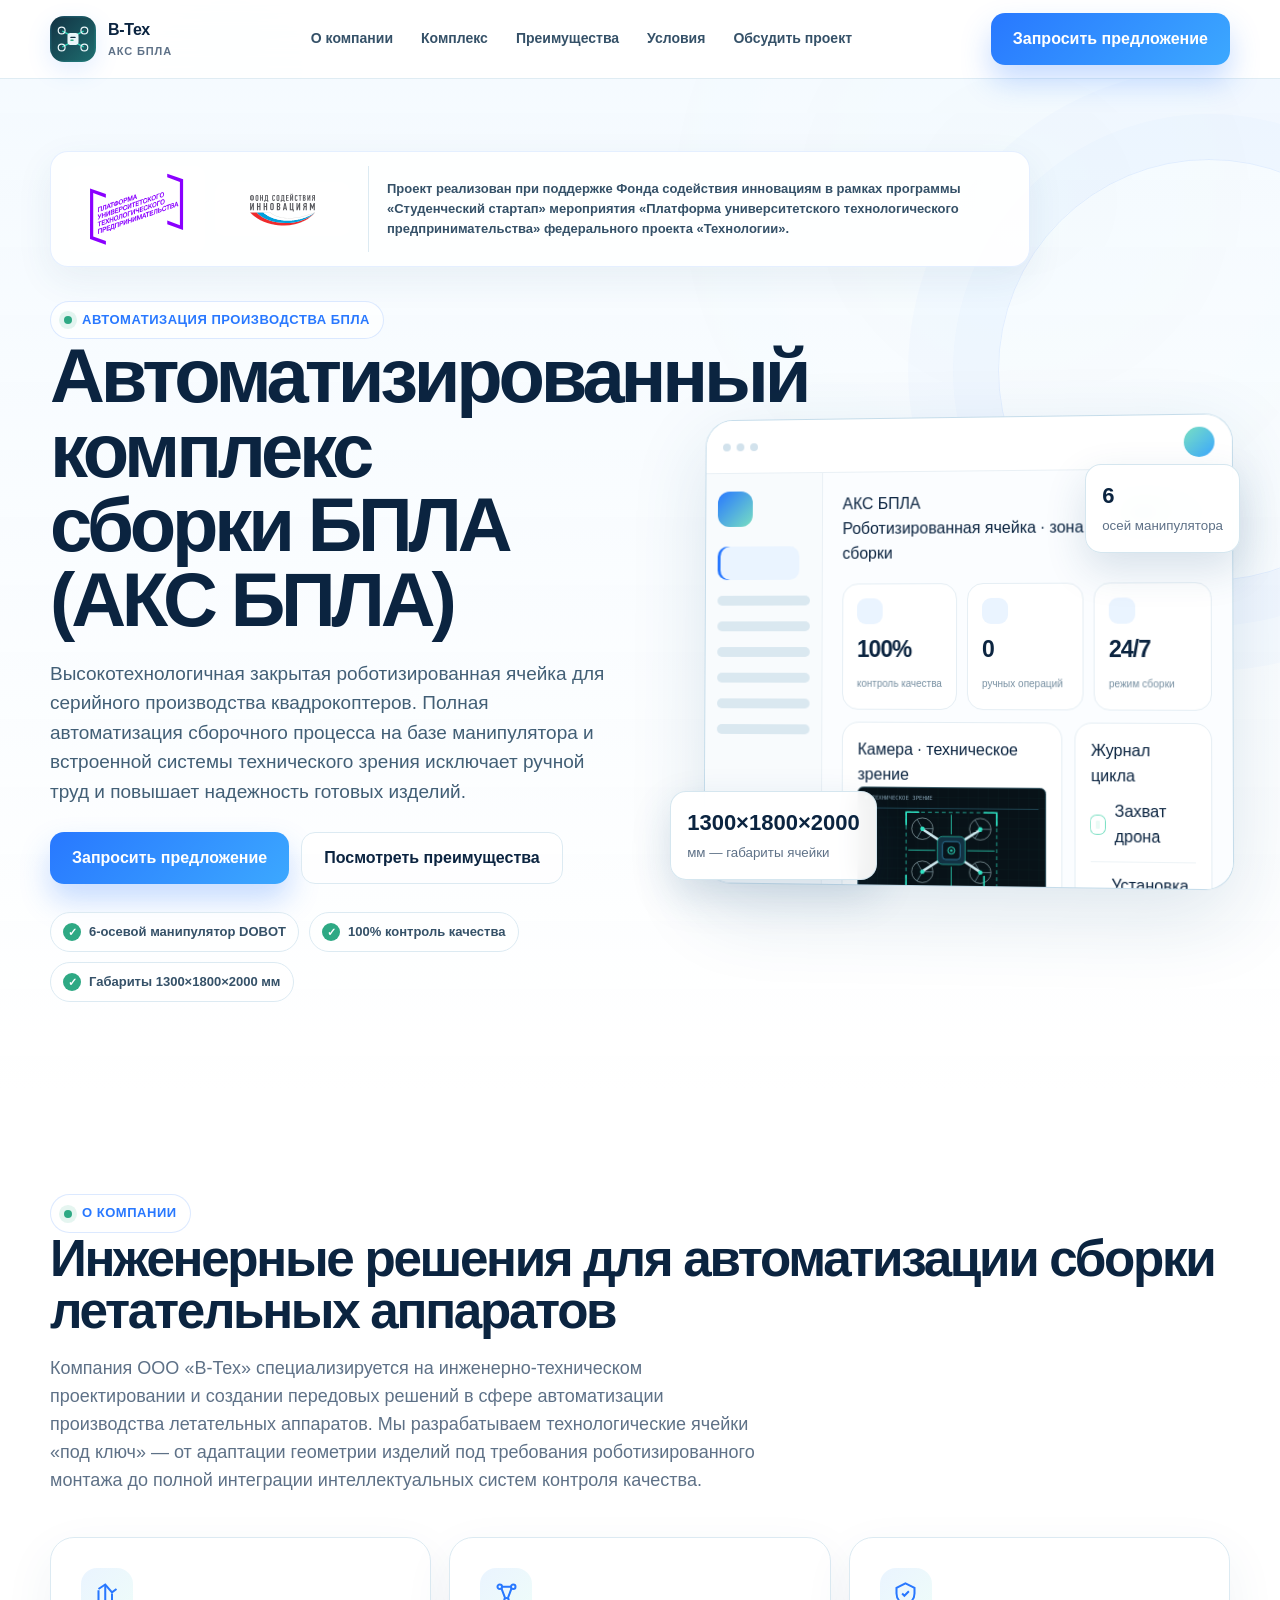
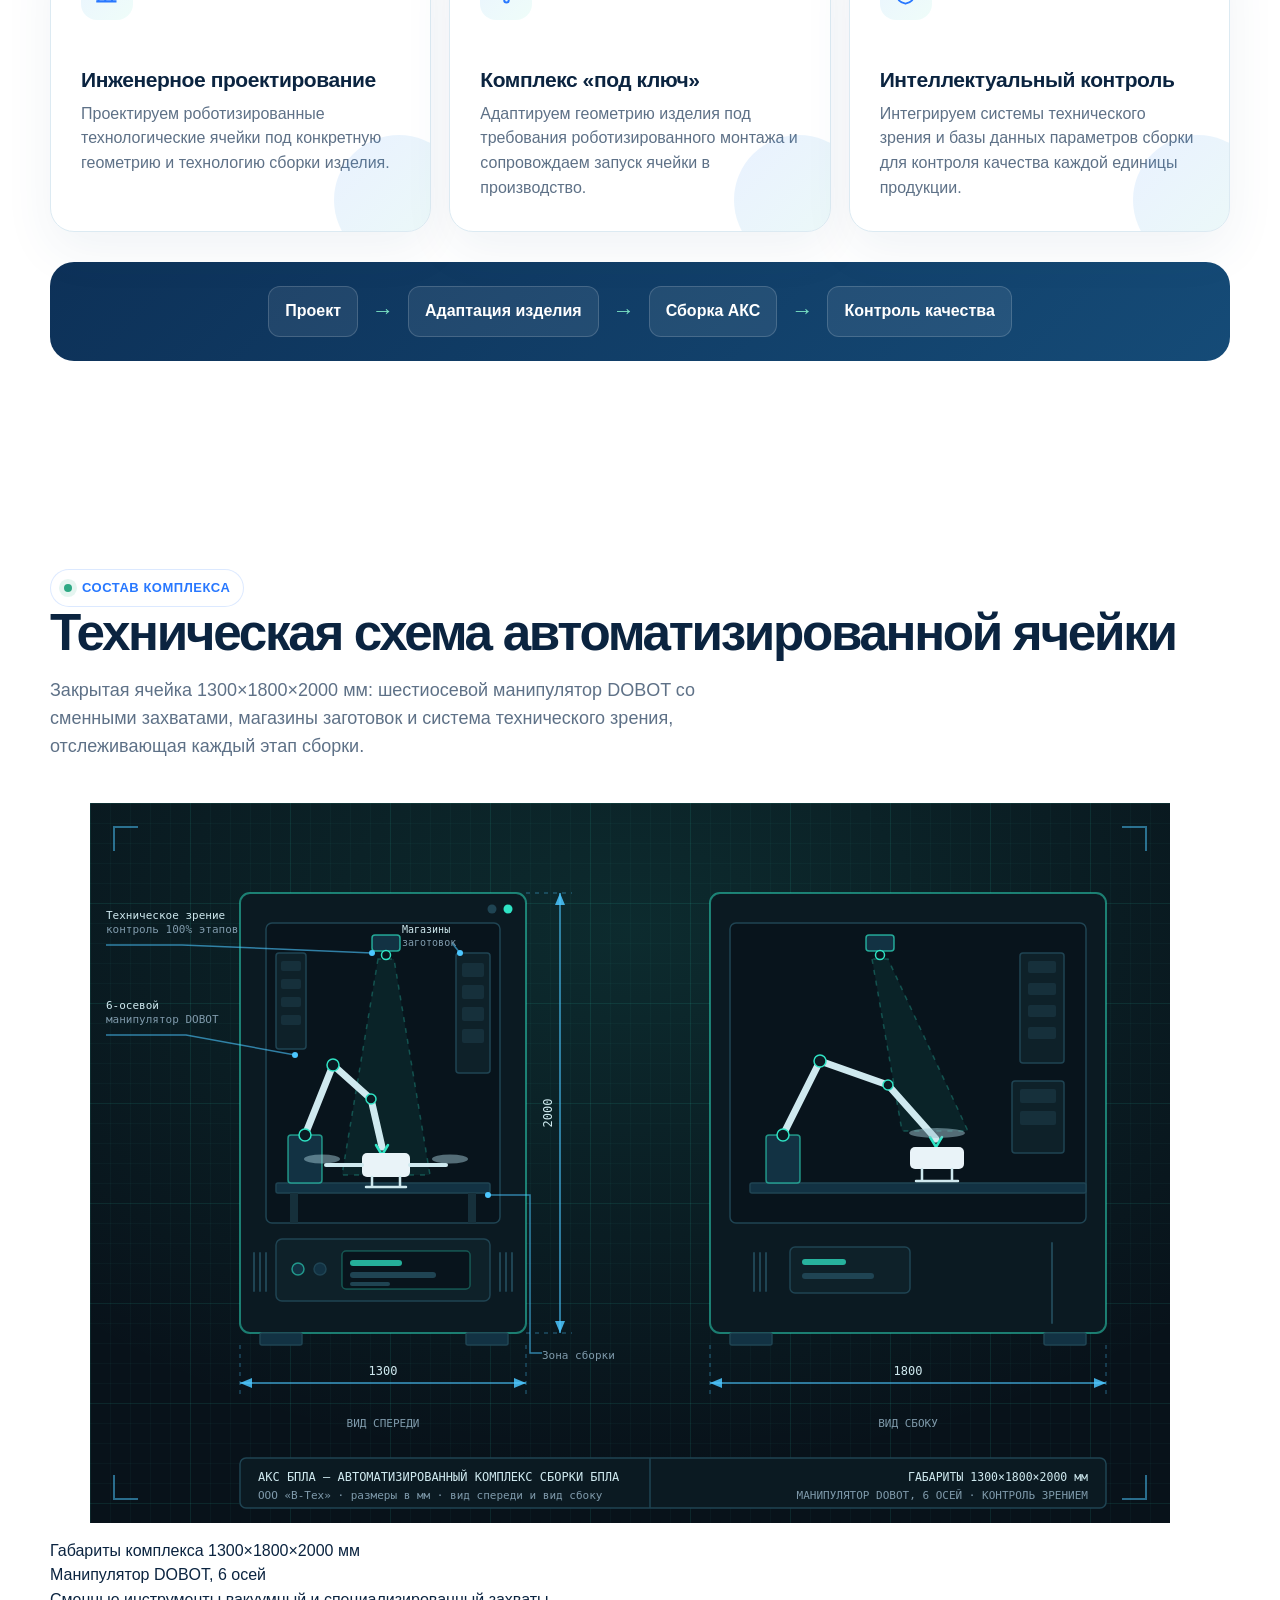
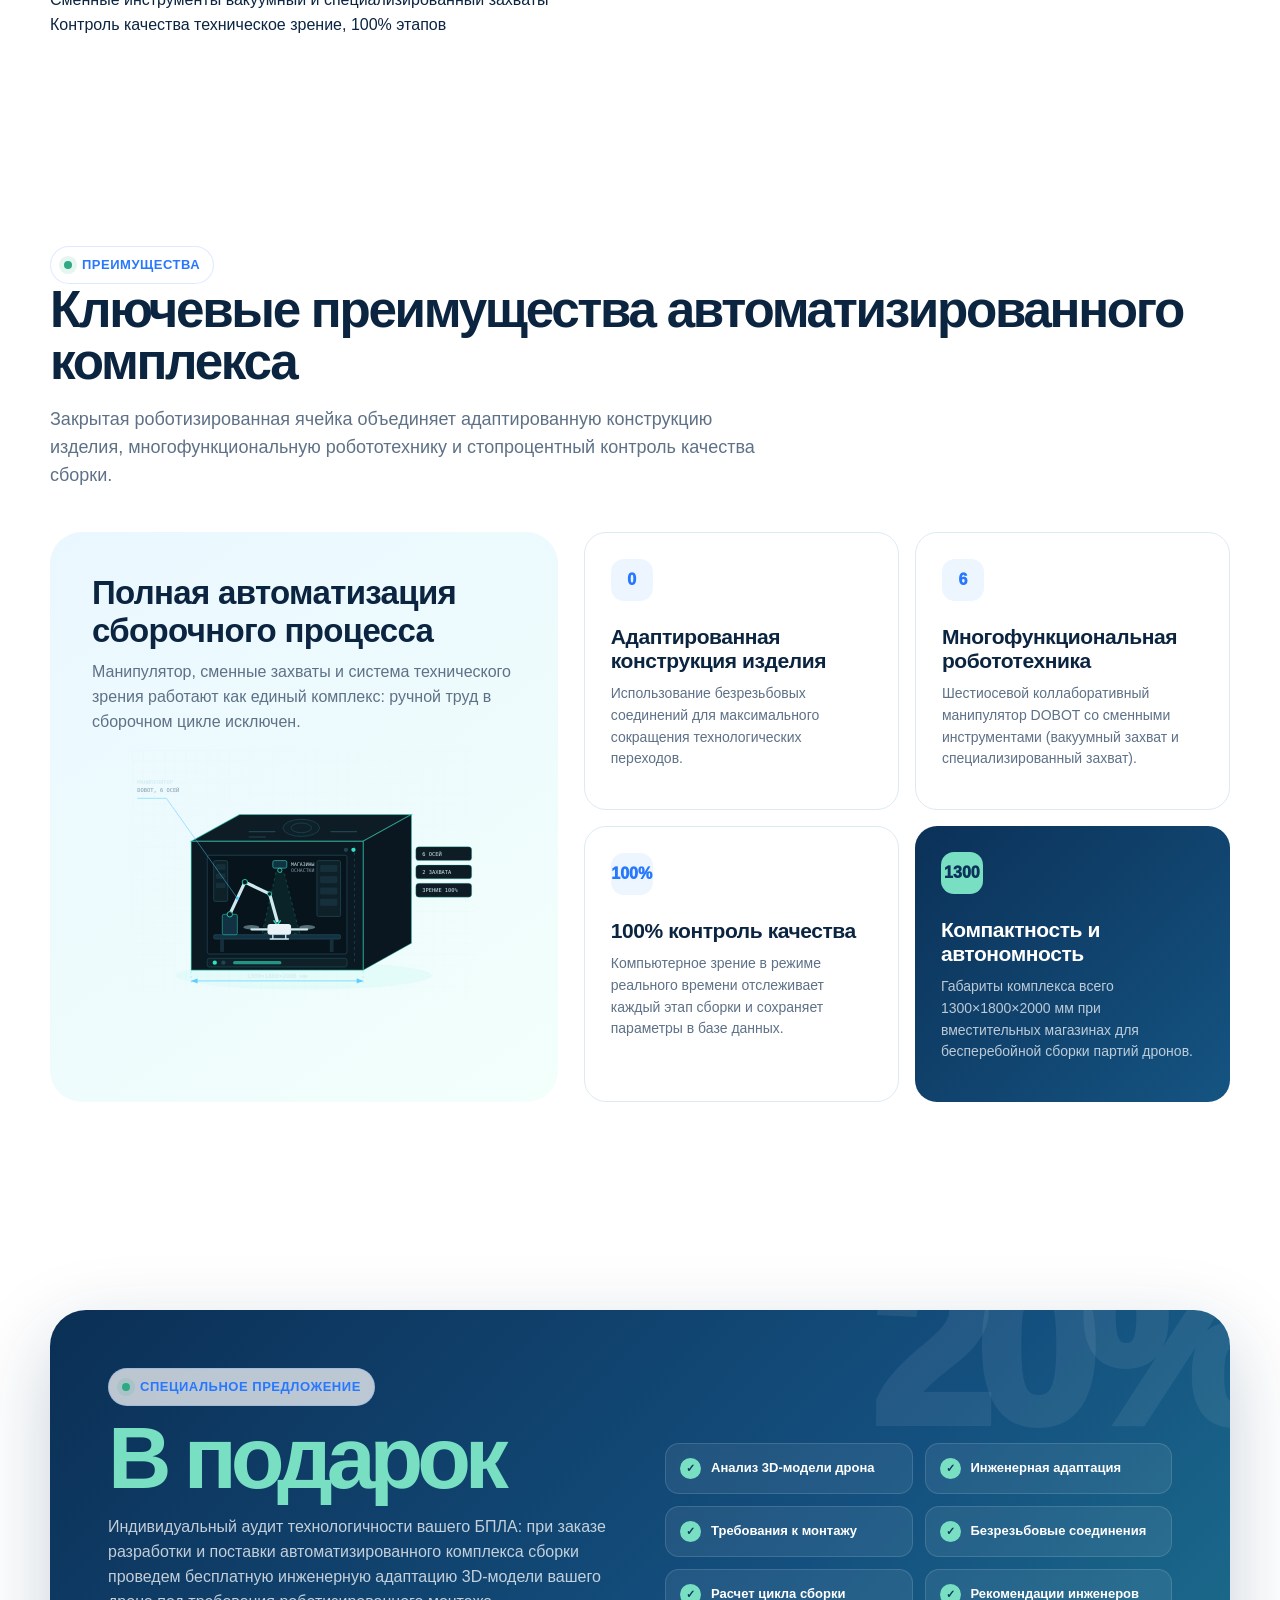
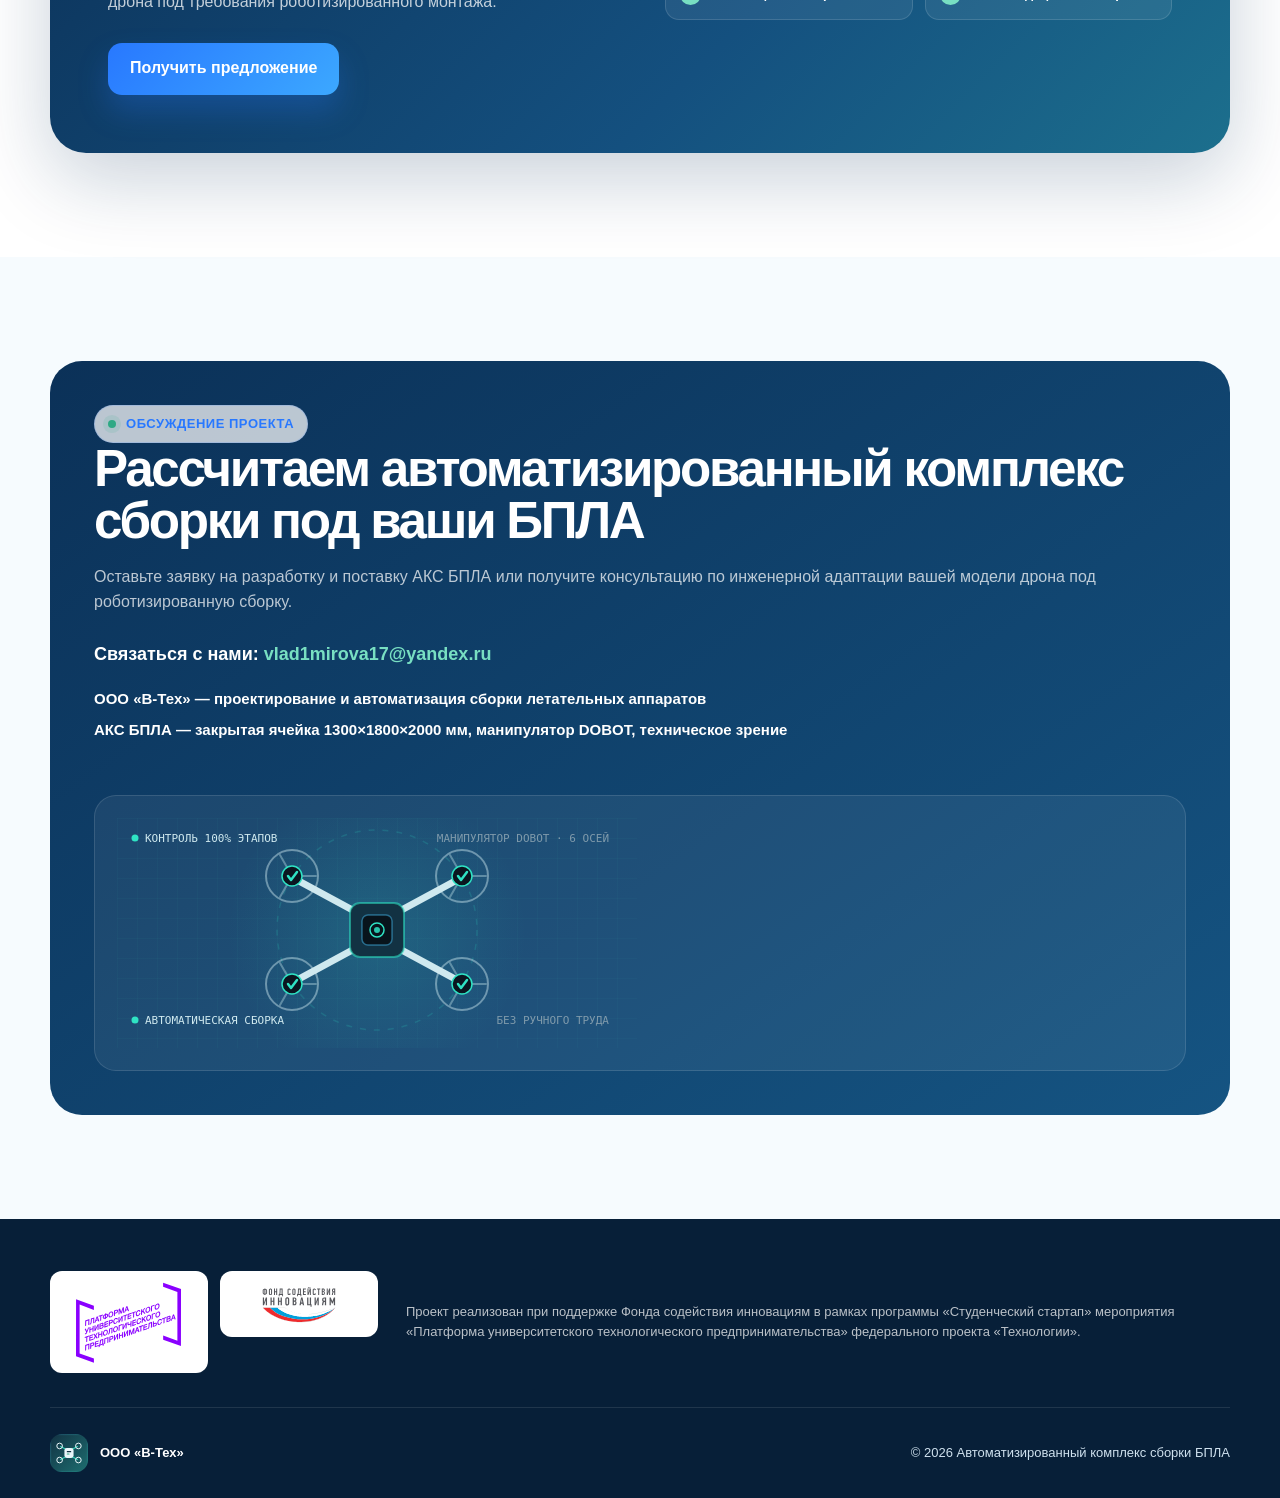
==== index.html @ 03a5eeee "Add files via upload" ====
<!DOCTYPE html>
<html lang="ru">
<head>
<meta charset="utf-8"/>
<meta name="viewport" content="width=device-width, initial-scale=1, viewport-fit=cover"/>
<title>Автоматизированный комплекс сборки БПЛА — В-Тех</title>
<meta name="description" content="АКС БПЛА — высокотехнологичная закрытая роботизированная ячейка для серийного производства квадрокоптеров. Разработка, поставка и инженерная адаптация изделий под роботизированную сборку."/>
<meta name="theme-color" content="#f4faff"/>
<meta name="format-detection" content="telephone=no"/>
<link rel="icon" href="assets/logo.svg" type="image/svg+xml"/>
<link rel="preload" as="image" href="assets/putp.svg"/>
<link rel="preload" as="image" href="assets/fasie.svg"/>
<link rel="stylesheet" href="styles.css"/>
<link rel="stylesheet" href="theme.css"/>
</head>
<body>
<header class="site-header">
  <div class="container nav-wrap">
    <a class="brand" href="#top" aria-label="В-Тех">
      <img src="assets/logo.svg" alt="Логотип ООО «В-Тех»"/>
      <span>В-Тех<small>АКС БПЛА</small></span>
    </a>
    <nav class="nav-links" id="navLinks">
      <a href="#about">О компании</a>
      <a href="#scheme">Комплекс</a>
      <a href="#benefits">Преимущества</a>
      <a href="#offer">Условия</a>
      <a href="#demo">Обсудить проект</a>
    </nav>
    <a class="btn btn-primary nav-cta" href="#demo" data-toast="Напишите нам на vlad1mirova17@yandex.ru — отправим опросный лист на разработку комплекса.">Запросить предложение</a>
    <button class="menu-toggle" id="menuToggle" type="button" aria-label="Открыть меню" aria-controls="navLinks" aria-expanded="false">☰</button>
  </div>
</header>

<main id="top">
  <section class="hero">
    <div class="container">
      <div class="support-strip" aria-label="Информация о поддержке проекта">
        <div class="support-logos">
          <div class="support-logo-card support-logo-card--putp">
            <img src="assets/putp.svg" alt="Платформа университетского технологического предпринимательства"/>
          </div>
          <div class="support-logo-card">
            <img src="assets/fasie.svg" alt="Фонд содействия инновациям"/>
          </div>
        </div>
        <p class="support-text">Проект реализован при поддержке Фонда содействия инновациям в рамках программы «Студенческий стартап» мероприятия «Платформа университетского технологического предпринимательства» федерального проекта «Технологии».</p>
      </div>

      <div class="hero-grid">
        <div class="hero-copy">
          <span class="eyebrow">Автоматизация производства БПЛА</span>
          <h1>Автоматизированный комплекс сборки БПЛА (АКС БПЛА)</h1>
          <p class="lead">Высокотехнологичная закрытая роботизированная ячейка для серийного производства квадрокоптеров. Полная автоматизация сборочного процесса на базе манипулятора и встроенной системы технического зрения исключает ручной труд и повышает надежность готовых изделий.</p>
          <div class="hero-actions">
            <a class="btn btn-primary" href="#demo" data-toast="Напишите нам на vlad1mirova17@yandex.ru — отправим опросный лист на разработку комплекса.">Запросить предложение</a>
            <a class="btn btn-secondary" href="#benefits">Посмотреть преимущества</a>
          </div>
          <div class="hero-points">
            <span>6-осевой манипулятор DOBOT</span>
            <span>100% контроль качества</span>
            <span>Габариты 1300×1800×2000 мм</span>
          </div>
        </div>

        <div class="app-scene" aria-label="Макет панели контроля роботизированной ячейки">
          <div class="floating-card fc-one">
            <b>1300×1800×2000</b>
            <small>мм — габариты ячейки</small>
          </div>
          <div class="floating-card fc-two">
            <b>6</b>
            <small>осей манипулятора</small>
          </div>
          <div class="app-window">
            <div class="app-topbar">
              <div class="window-dots"><i></i><i></i><i></i></div>
              <div class="app-user"></div>
            </div>
            <div class="app-body">
              <aside class="app-side">
                <div class="side-logo"></div>
                <div class="side-item active"></div>
                <div class="side-item"></div>
                <div class="side-item"></div>
                <div class="side-item"></div>
                <div class="side-item"></div>
                <div class="side-item"></div>
                <div class="side-item"></div>
              </aside>
              <div class="app-main">
                <div class="app-heading">
                  <div>
                    <div class="panel-title">АКС БПЛА</div>
                    <div class="panel-subtitle">Роботизированная ячейка · зона сборки</div>
                  </div>
                  <div class="status-pill">Комплекс активен</div>
                </div>
                <div class="metric-grid">
                  <div class="metric">
                    <div class="metric-icon"></div>
                    <b>100%</b>
                    <small>контроль качества</small>
                  </div>
                  <div class="metric">
                    <div class="metric-icon"></div>
                    <b>0</b>
                    <small>ручных операций</small>
                  </div>
                  <div class="metric">
                    <div class="metric-icon"></div>
                    <b>24/7</b>
                    <small>режим сборки</small>
                  </div>
                </div>
                <div class="app-lower">
                  <div class="chart-card">
                    <div class="panel-caption">Камера · техническое зрение</div>
                    <img class="cell-view" src="assets/vision-view.svg" alt="Кадр системы технического зрения: квадрокоптер в зоне сборки, положение узлов отслеживается"/>
                  </div>
                  <div class="tasks-card">
                    <div class="panel-caption">Журнал цикла</div>
                    <div class="task-row"><div class="task-check"></div><div class="task-text">Захват дрона</div></div>
                    <div class="task-row"><div class="task-check"></div><div class="task-text">Установка модуля</div></div>
                    <div class="task-row"><div class="task-check"></div><div class="task-text">Контроль зрением</div></div>
                  </div>
                </div>
              </div>
            </div>
          </div>
        </div>
      </div>
    </div>
  </section>

  <section id="about">
    <div class="container">
      <span class="eyebrow">О компании</span>
      <h2>Инженерные решения для автоматизации сборки летательных аппаратов</h2>
      <p class="section-intro">Компания ООО «В-Тех» специализируется на инженерно-техническом проектировании и создании передовых решений в сфере автоматизации производства летательных аппаратов. Мы разрабатываем технологические ячейки «под ключ» — от адаптации геометрии изделий под требования роботизированного монтажа до полной интеграции интеллектуальных систем контроля качества.</p>
      <div class="about-grid">
        <article class="info-card">
          <div class="icon-box">
            <svg viewBox="0 0 24 24" fill="none" stroke="currentColor" stroke-width="1.8">
              <path d="M4 19V9m6 10V5m6 14v-7m4 7H2"></path>
              <path d="M4 8l6-4 6 7 4-3"></path>
            </svg>
          </div>
          <h3>Инженерное проектирование</h3>
          <p>Проектируем роботизированные технологические ячейки под конкретную геометрию и технологию сборки изделия.</p>
        </article>
        <article class="info-card">
          <div class="icon-box">
            <svg viewBox="0 0 24 24" fill="none" stroke="currentColor" stroke-width="1.8">
              <circle cx="6" cy="6" r="2"></circle>
              <circle cx="18" cy="6" r="2"></circle>
              <circle cx="12" cy="18" r="2"></circle>
              <path d="M8 6h8M7.5 7.5l3.2 8.3m5.8-8.3l-3.2 8.3"></path>
            </svg>
          </div>
          <h3>Комплекс «под ключ»</h3>
          <p>Адаптируем геометрию изделия под требования роботизированного монтажа и сопровождаем запуск ячейки в производство.</p>
        </article>
        <article class="info-card">
          <div class="icon-box">
            <svg viewBox="0 0 24 24" fill="none" stroke="currentColor" stroke-width="1.8">
              <path d="M12 3l8 4v5c0 5-3.4 8.2-8 9-4.6-.8-8-4-8-9V7l8-4z"></path>
              <path d="M9 12l2 2 4-4"></path>
            </svg>
          </div>
          <h3>Интеллектуальный контроль</h3>
          <p>Интегрируем системы технического зрения и базы данных параметров сборки для контроля качества каждой единицы продукции.</p>
        </article>
      </div>
      <div class="flow-strip">
        <div class="flow-row">
          <div class="flow-node">Проект</div>
          <div class="flow-arrow">→</div>
          <div class="flow-node">Адаптация изделия</div>
          <div class="flow-arrow">→</div>
          <div class="flow-node">Сборка АКС</div>
          <div class="flow-arrow">→</div>
          <div class="flow-node">Контроль качества</div>
        </div>
      </div>
    </div>
  </section>


  <section id="scheme">
    <div class="container">
      <span class="eyebrow">Состав комплекса</span>
      <h2>Техническая схема автоматизированной ячейки</h2>
      <p class="section-intro">Закрытая ячейка 1300×1800×2000 мм: шестиосевой манипулятор DOBOT со сменными захватами, магазины заготовок и система технического зрения, отслеживающая каждый этап сборки.</p>
      <figure class="scheme-figure">
        <img src="assets/cell-blueprint.svg" alt="Техническая схема АКС БПЛА: вид спереди и вид сбоку, габариты 1300×1800×2000 мм, манипулятор DOBOT, магазины заготовок, система технического зрения"/>
      </figure>
      <div class="scheme-specs">
        <div class="spec">
          <span class="spec-key">Габариты комплекса</span>
          <span class="spec-val">1300×1800×2000 мм</span>
        </div>
        <div class="spec">
          <span class="spec-key">Манипулятор</span>
          <span class="spec-val">DOBOT, 6 осей</span>
        </div>
        <div class="spec">
          <span class="spec-key">Сменные инструменты</span>
          <span class="spec-val">вакуумный и специализированный захваты</span>
        </div>
        <div class="spec">
          <span class="spec-key">Контроль качества</span>
          <span class="spec-val">техническое зрение, 100% этапов</span>
        </div>
      </div>
    </div>
  </section>

  <section id="benefits">
    <div class="container">
      <span class="eyebrow">Преимущества</span>
      <h2>Ключевые преимущества автоматизированного комплекса</h2>
      <p class="section-intro">Закрытая роботизированная ячейка объединяет адаптированную конструкцию изделия, многофункциональную робототехнику и стопроцентный контроль качества сборки.</p>
      <div class="benefits-layout">
        <div class="benefit-feature">
          <h3>Полная автоматизация сборочного процесса</h3>
          <p>Манипулятор, сменные захваты и система технического зрения работают как единый комплекс: ручной труд в сборочном цикле исключен.</p>
          <figure class="benefit-visual">
            <img src="assets/benefits-cell.svg" alt="Роботизированная ячейка АКС БПЛА в изометрии: манипулятор DOBOT, магазины оснастки, система технического зрения и квадрокоптер на столе сборки"/>
          </figure>
        </div>
        <div class="benefits-grid">
          <article class="benefit-card">
            <span class="benefit-mark">0</span>
            <h3>Адаптированная конструкция изделия</h3>
            <p>Использование безрезьбовых соединений для максимального сокращения технологических переходов.</p>
          </article>
          <article class="benefit-card">
            <span class="benefit-mark">6</span>
            <h3>Многофункциональная робототехника</h3>
            <p>Шестиосевой коллаборативный манипулятор DOBOT со сменными инструментами (вакуумный захват и специализированный захват).</p>
          </article>
          <article class="benefit-card">
            <span class="benefit-mark">100%</span>
            <h3>100% контроль качества</h3>
            <p>Компьютерное зрение в режиме реального времени отслеживает каждый этап сборки и сохраняет параметры в базе данных.</p>
          </article>
          <article class="benefit-card featured">
            <span class="benefit-mark">1300</span>
            <h3>Компактность и автономность</h3>
            <p>Габариты комплекса всего 1300×1800×2000 мм при вместительных магазинах для бесперебойной сборки партий дронов.</p>
          </article>
        </div>
      </div>
    </div>
  </section>

  <section id="offer">
    <div class="container">
      <div class="offer-wrap">
        <div class="offer-grid">
          <div>
            <span class="eyebrow">Специальное предложение</span>
            <div class="discount">
              <b>В подарок</b>
            </div>
            <p>Индивидуальный аудит технологичности вашего БПЛА: при заказе разработки и поставки автоматизированного комплекса сборки проведем бесплатную инженерную адаптацию 3D-модели вашего дрона под требования роботизированного монтажа.</p>
            <a class="btn btn-primary" href="#demo" style="margin-top:12px" data-toast="Напишите нам на vlad1mirova17@yandex.ru — отправим опросный лист для аудита технологичности.">Получить предложение</a>
          </div>
          <div class="offer-list">
            <div class="offer-item">Анализ 3D-модели дрона</div>
            <div class="offer-item">Инженерная адаптация</div>
            <div class="offer-item">Требования к монтажу</div>
            <div class="offer-item">Безрезьбовые соединения</div>
            <div class="offer-item">Расчет цикла сборки</div>
            <div class="offer-item">Рекомендации инженеров</div>
          </div>
        </div>
      </div>
    </div>
  </section>


  <section class="cta" id="demo">
    <div class="container">
      <div class="cta-grid">
        <div class="cta-copy">
          <span class="eyebrow">Обсуждение проекта</span>
          <h2>Рассчитаем автоматизированный комплекс сборки под ваши БПЛА</h2>
          <p>Оставьте заявку на разработку и поставку АКС БПЛА или получите консультацию по инженерной адаптации вашей модели дрона под роботизированную сборку.</p>
          <p class="cta-mail">Связаться с нами: <a href="mailto:vlad1mirova17@yandex.ru">vlad1mirova17@yandex.ru</a></p>
          <ul class="cta-contacts">
            <li>ООО «В-Тех» — проектирование и автоматизация сборки летательных аппаратов</li>
            <li>АКС БПЛА — закрытая ячейка 1300×1800×2000 мм, манипулятор DOBOT, техническое зрение</li>
          </ul>
          <div class="cta-visual">
            <img src="assets/drone-final.svg" alt="Собранный квадрокоптер: все узлы проверены системой технического зрения"/>
          </div>
        </div>
      </div>
    </div>
  </section>
</main>

<footer class="footer">
  <div class="container">
    <div class="funding-footer">
      <div class="funding-logos">
        <div class="funding-logo funding-logo--putp">
          <img src="assets/putp.svg" alt="Платформа университетского технологического предпринимательства"/>
        </div>
        <div class="funding-logo">
          <img src="assets/fasie.svg" alt="Фонд содействия инновациям"/>
        </div>
      </div>
      <p class="funding-text">Проект реализован при поддержке Фонда содействия инновациям в рамках программы «Студенческий стартап» мероприятия «Платформа университетского технологического предпринимательства» федерального проекта «Технологии».</p>
    </div>
    <div class="footer-bottom">
      <div class="footer-brand">
        <img src="assets/logo.svg" alt="В-Тех"/>
        ООО «В-Тех»
      </div>
      <div>© 2026 Автоматизированный комплекс сборки БПЛА</div>
    </div>
  </div>
</footer>

<div class="toast" id="toast" role="status" aria-live="polite"></div>
<script src="script.js"></script>
</body>
</html>
---- styles.css ----
:root{--ink:#0b2440;--muted:#5e7187;--line:#dceaf2;--paper:#fff;--soft:#f4faff;--sky:#e8f7ff;--blue:#2878ff;--blue-2:#3ca8ff;--mint:#78dfc2;--mint-dark:#2ea984;--navy:#0c335b;--shadow:0 26px 80px #1c537e24;--radius-xl:32px;--radius-lg:24px;--radius-md:18px}
*{box-sizing:border-box}html{scroll-behavior:smooth;-moz-text-size-adjust:100%;text-size-adjust:100%;--lightningcss-light:initial;--lightningcss-dark: ;color-scheme:light}body{color:var(--ink);background:var(--paper);margin:0;font-family:Inter,ui-sans-serif,-apple-system,BlinkMacSystemFont,Segoe UI,Arial,sans-serif;line-height:1.55;overflow-x:hidden}body:before{content:"";pointer-events:none;opacity:.45;z-index:-2;background-image:radial-gradient(circle at 18% 8%,#3ca8ff14,#0000 24%),radial-gradient(circle at 88% 22%,#78dfc21a,#0000 22%);position:fixed;inset:0}a{color:inherit;text-decoration:none}a,button{-webkit-tap-highlight-color:transparent}button{touch-action:manipulation}button,input,textarea{font:inherit}img{max-width:100%;display:block}.container{width:min(1180px,100% - 40px);margin:0 auto}.eyebrow{color:var(--blue);letter-spacing:.04em;text-transform:uppercase;background:#ffffffb8;border:1px solid #2878ff29;border-radius:999px;align-items:center;gap:10px;padding:8px 13px;font-size:13px;font-weight:800;display:inline-flex}.eyebrow:before{content:"";background:var(--mint-dark);border-radius:50%;width:8px;height:8px;box-shadow:0 0 0 5px #2ea9841f}h1,h2,h3,p{margin-top:0}h1{letter-spacing:-.055em;max-width:720px;margin-bottom:22px;font-size:clamp(42px,6vw,76px);line-height:.98}h2{letter-spacing:-.045em;margin-bottom:18px;font-size:clamp(34px,4vw,54px);line-height:1.02}h3{letter-spacing:-.02em;margin-bottom:10px;font-size:21px;line-height:1.15}.section-intro{max-width:730px;color:var(--muted);margin-bottom:42px;font-size:18px}.hero-grid>*,.offer-grid>*,.cta-grid>*,.benefits-layout>*,.modules-visual>*,.funding-footer>*{min-width:0}
.btn{cursor:pointer;border:0;border-radius:14px;justify-content:center;align-items:center;gap:10px;min-height:52px;padding:0 22px;font-weight:800;transition:transform .2s,box-shadow .2s,background .2s;display:inline-flex}.btn:hover{transform:translateY(-2px)}.btn-primary{color:#fff;background:linear-gradient(135deg, var(--blue), var(--blue-2));box-shadow:0 16px 30px #2878ff42}.btn-secondary{color:var(--ink);border:1px solid var(--line);background:#ffffffd6}
.site-header{z-index:50;-webkit-backdrop-filter:blur(18px);backdrop-filter:blur(18px);background:#ffffffd6;border-bottom:1px solid #dceaf2e6;position:sticky;top:0}.nav-wrap{justify-content:space-between;align-items:center;gap:22px;min-height:78px;display:flex}.brand{letter-spacing:-.02em;align-items:center;gap:12px;font-weight:900;display:inline-flex}.brand img{border-radius:14px;width:46px;height:46px;box-shadow:0 8px 24px #2878ff21}.brand span small{color:var(--muted);letter-spacing:.08em;text-transform:uppercase;font-size:11px;font-weight:700;display:block}.nav-links{color:#355168;align-items:center;gap:28px;font-size:14px;font-weight:750;display:flex}.nav-links a:hover{color:var(--blue)}.menu-toggle{border:1px solid var(--line);width:46px;height:46px;color:var(--ink);background:#fff;border-radius:14px;font-size:21px;display:none}
.hero{background:linear-gradient(#f4faffeb,#fffffffa),radial-gradient(circle at 80% 12%,#78dfc22e,#0000 30%);padding:72px 0 88px;position:relative;overflow:hidden}.hero:after{content:"";border:1px solid #2878ff1a;border-radius:50%;width:420px;height:420px;position:absolute;top:80px;right:-140px;box-shadow:0 0 0 45px #2878ff06,0 0 0 90px #2878ff05}.support-strip{z-index:2;background:#ffffffeb;border:1px solid #2878ff1f;border-radius:18px;grid-template-columns:300px minmax(0,1fr);align-items:center;gap:18px;width:min(100%,980px);margin-bottom:34px;padding:14px 18px;display:grid;position:relative;box-shadow:0 12px 36px #245b8414}.support-text{color:#355168;overflow-wrap:break-word;margin:0;font-size:13px;font-weight:750;line-height:1.55}.support-logos{border-right:1px solid var(--line);justify-content:center;align-items:center;gap:10px;padding-right:18px;display:flex}.support-logo-card{background:#fff;border-radius:10px;place-items:center;width:136px;min-width:0;height:54px;padding:7px 10px;display:grid;position:relative}.support-logo-card img{z-index:2;object-fit:contain;background:#fff;max-width:118px;max-height:40px;position:relative}.support-logo-fallback{z-index:1;color:var(--navy);text-align:center;overflow-wrap:break-word;background:#fff;place-items:center;padding:7px;font-size:10px;font-weight:900;line-height:1.1;display:grid;position:absolute;inset:0}.hero-grid{z-index:2;grid-template-columns:1.02fr .98fr;align-items:center;gap:62px;display:grid;position:relative}.hero-copy .lead{color:#425f76;max-width:680px;margin-bottom:26px;font-size:19px}.hero-actions{flex-wrap:wrap;gap:12px;margin-bottom:28px;display:flex}.hero-points{color:#355168;flex-wrap:wrap;gap:10px;font-size:13px;font-weight:800;display:flex}.hero-points span{border:1px solid var(--line);background:#ffffffb8;border-radius:999px;align-items:center;gap:8px;padding:9px 12px;display:inline-flex}.hero-points span:before{content:"✓";color:#fff;background:var(--mint-dark);border-radius:50%;place-items:center;width:18px;height:18px;font-size:11px;display:grid}.support-logo-card--putp{width:136px;height:86px}.support-logo-card--putp img{max-width:118px;max-height:72px}
.app-scene{min-height:520px;position:relative}.app-window{box-shadow:var(--shadow);background:#fff;border:1px solid #bfd9e8e6;border-radius:28px;position:absolute;inset:24px 0 26px 18px;overflow:hidden;transform:perspective(1200px)rotateY(-4deg)rotateX(1deg)}.app-topbar{background:#fff;border-bottom:1px solid #e9f0f5;justify-content:space-between;align-items:center;height:54px;padding:0 17px;display:flex}.window-dots{gap:6px;display:flex}.window-dots i{background:#d2e2ec;border-radius:50%;width:8px;height:8px}.app-user{background:linear-gradient(135deg, var(--mint), var(--blue-2));border-radius:50%;width:30px;height:30px}.app-body{grid-template-columns:120px 1fr;height:calc(100% - 54px);display:grid}.app-side{background:#f8fbfd;border-right:1px solid #e9f0f5;padding:18px 12px}.side-logo{background:linear-gradient(135deg, var(--blue), var(--mint));border-radius:12px;width:36px;height:36px;margin-bottom:20px}.side-item{background:#dae8f0;border-radius:999px;height:10px;margin:0 0 16px}.side-item.active{width:88%;height:34px;box-shadow:inset 3px 0 0 var(--blue);background:#eaf4ff;border-radius:10px}.app-main{background:#fbfdff;padding:20px}.app-heading{justify-content:space-between;align-items:flex-start;gap:14px;margin-bottom:18px;display:flex}.fake-title{background:#203d55;border-radius:999px;width:150px;height:15px}.fake-subtitle{background:#cbdbe5;border-radius:999px;width:210px;height:8px;margin-top:9px}.status-pill{color:var(--mint-dark);background:#eafaf5;border-radius:999px;padding:7px 11px;font-size:10px;font-weight:900}.metric-grid{grid-template-columns:repeat(3,1fr);gap:10px;margin-bottom:12px;display:grid}.metric{background:#fff;border:1px solid #e5eef4;border-radius:16px;min-height:88px;padding:14px}.metric b{letter-spacing:-.04em;margin:8px 0 2px;font-size:23px;display:block}.metric small{color:#7890a2;font-size:10px}.metric-icon{background:#eaf4ff;border-radius:9px;width:26px;height:26px}.app-lower{grid-template-columns:1.25fr .75fr;gap:12px;display:grid}.chart-card,.tasks-card{background:#fff;border:1px solid #e5eef4;border-radius:17px;min-height:190px;padding:15px}.chart-bars{border-bottom:1px solid #eaf0f4;align-items:flex-end;gap:8px;height:120px;margin-top:18px;padding:0 6px 10px;display:flex}.chart-bars i{background:linear-gradient(180deg, var(--blue-2), var(--blue));opacity:.9;border-radius:8px 8px 3px 3px;flex:1}.chart-bars i:first-child{height:38%}.chart-bars i:nth-child(2){height:58%}.chart-bars i:nth-child(3){height:44%}.chart-bars i:nth-child(4){height:76%}.chart-bars i:nth-child(5){height:61%}.chart-bars i:nth-child(6){height:88%}.task-row{border-bottom:1px solid #edf3f6;align-items:center;gap:9px;padding:11px 0;display:flex}.task-row:last-child{border-bottom:0}.task-check{width:18px;height:18px;box-shadow:inset 0 0 0 5px #fff, 0 0 0 1px var(--mint);background:#eafaf5;border-radius:6px}.task-lines{flex:1}.task-lines:before,.task-lines:after{content:"";background:#dbe8ef;border-radius:99px;height:7px;display:block}.task-lines:after{background:#edf3f6;width:68%;margin-top:6px}.floating-card{z-index:3;-webkit-backdrop-filter:blur(12px);backdrop-filter:blur(12px);background:#fffffff0;border:1px solid #d3e5eff2;border-radius:16px;padding:14px 16px;position:absolute;box-shadow:0 16px 40px #1c537e29}.floating-card b{font-size:22px;display:block}.floating-card small{color:var(--muted)}.fc-one{bottom:32px;left:-12px}.fc-two{top:72px;right:-10px}
section{padding:104px 0}.about-grid{grid-template-columns:repeat(3,1fr);gap:18px;display:grid}.info-card{border:1px solid var(--line);border-radius:var(--radius-lg);background:#fff;min-height:258px;padding:30px;position:relative;overflow:hidden;box-shadow:0 18px 50px #245b8412}.info-card:after{content:"";background:linear-gradient(135deg,#2878ff1a,#78dfc224);border-radius:50%;width:130px;height:130px;position:absolute;bottom:-34px;right:-34px}.icon-box{width:52px;height:52px;color:var(--blue);background:linear-gradient(135deg,#eaf4ff,#effdf9);border-radius:16px;place-items:center;margin-bottom:48px;display:grid}.icon-box svg{width:27px;height:27px}.info-card p{color:var(--muted);margin-bottom:0}.flow-strip{border-radius:var(--radius-lg);color:#fff;background:linear-gradient(135deg,#0d3158,#154b77);margin-top:30px;padding:24px}.flow-row{grid-template-columns:repeat(7,auto);justify-content:center;align-items:center;gap:14px;font-weight:850;display:grid}.flow-node{background:#ffffff14;border:1px solid #ffffff29;border-radius:12px;padding:12px 16px}.flow-arrow{color:var(--mint);font-size:22px}
.modules{background:#f7fbfe}.modules-grid{grid-template-columns:repeat(5,1fr);gap:14px;display:grid}.module-card{background:#fffffff5;border:1px solid #dceaf2;border-radius:21px;min-height:210px;padding:23px;transition:transform .2s,box-shadow .2s,border-color .2s}.module-card:hover{border-color:#2878ff59;transform:translateY(-5px);box-shadow:0 18px 50px #245b841a}.module-no{color:#fff;background:linear-gradient(135deg, var(--blue), var(--blue-2));border-radius:12px;place-items:center;width:38px;height:38px;margin-bottom:34px;font-size:13px;font-weight:900;display:inline-grid}.module-card p{color:var(--muted);margin-bottom:0;font-size:13px}.modules-visual{grid-template-columns:1fr 1fr;align-items:stretch;gap:22px;margin-top:28px;display:grid}.visual-panel{border-radius:var(--radius-xl);color:#fff;background:linear-gradient(145deg,#0b2f55,#16527f);min-height:330px;position:relative;overflow:hidden}.visual-copy{z-index:2;max-width:310px;padding:38px;position:relative}.visual-copy p{color:#ffffffb3}.orbit{border:1px solid #ffffff2e;border-radius:50%;width:350px;height:350px;position:absolute;bottom:-60px;right:-55px}.orbit:before,.orbit:after{content:"";border:1px solid #ffffff1f;border-radius:50%;position:absolute;inset:42px}.orbit:after{inset:98px}.orbit-dot{background:linear-gradient(135deg, var(--mint), #fff);border-radius:18px;width:52px;height:52px;position:absolute;box-shadow:0 12px 30px #0000002e}.orbit-dot.one{top:30px;left:100px}.orbit-dot.two{background:linear-gradient(135deg,#6cb5ff,#fff);top:140px;right:5px}.orbit-dot.three{bottom:20px;left:64px}.orbit-dot.four{background:linear-gradient(135deg,var(--blue),var(--blue-2));border-radius:24px;width:72px;height:72px;top:142px;left:135px}.doc-visual{border:1px solid var(--line);border-radius:var(--radius-xl);background:#fff;min-height:330px;padding:34px;position:relative;overflow:hidden}.doc-stack{width:210px;height:230px;position:absolute;bottom:24px;right:34px}.doc-sheet{background:#fff;border:1px solid #dce8ef;border-radius:18px;padding:20px;position:absolute;inset:0;box-shadow:0 18px 50px #245b841f}.doc-sheet:first-child{background:#eaf7ff;transform:rotate(-9deg)translate(-22px,8px)}.doc-sheet:nth-child(2){background:#effcf7;transform:rotate(6deg)translate(18px)}.doc-sheet:nth-child(3){transform:rotate(0)}.doc-line{background:#dae8f0;border-radius:99px;height:9px;margin-bottom:12px}.doc-line.short{width:58%}.doc-line.blue{background:var(--blue);width:38%}.doc-grid-mini{grid-template-columns:repeat(3,1fr);gap:7px;margin-top:20px;display:grid}.doc-grid-mini i{background:#edf5f9;border-radius:9px;height:48px}
.benefits-layout{grid-template-columns:.88fr 1.12fr;align-items:stretch;gap:26px;display:grid}.benefit-feature{border-radius:var(--radius-xl);background:linear-gradient(145deg,#eaf7ff,#f2fffb);min-height:570px;padding:42px;position:relative;overflow:hidden}.benefit-feature h3{max-width:380px;font-size:33px}.benefit-feature p{max-width:430px;color:var(--muted)}.quality-wheel{background:radial-gradient(circle,#fff 0 24%,#0000 25%);border:1px solid #2878ff2e;border-radius:50%;width:380px;height:380px;position:absolute;bottom:-55px;left:50%;transform:translate(-50%);box-shadow:inset 0 0 0 55px #2878ff09,inset 0 0 0 110px #78dfc20a}.quality-wheel:before{content:"СМК";color:var(--blue);place-items:center;font-size:40px;font-weight:950;display:grid;position:absolute;inset:0}.wheel-item{text-align:center;background:#fff;border:1px solid #dbeaf1;border-radius:20px;place-items:center;width:66px;height:66px;font-size:11px;font-weight:900;display:grid;position:absolute;box-shadow:0 14px 30px #245b841f}.wheel-item.a{top:6px;left:157px}.wheel-item.b{top:96px;right:12px}.wheel-item.c{bottom:48px;right:46px}.wheel-item.d{bottom:48px;left:46px}.wheel-item.e{top:96px;left:12px}.benefits-grid{grid-template-columns:repeat(2,1fr);gap:16px;display:grid}.benefit-card{border:1px solid var(--line);background:#fff;border-radius:22px;min-height:177px;padding:26px}.benefit-card.featured{color:#fff;background:linear-gradient(135deg,#0b3158,#155482);border:0}.benefit-card p{color:var(--muted);margin-bottom:0;font-size:14px}.benefit-card.featured p{color:#ffffffb8}.benefit-mark{width:42px;height:42px;color:var(--blue);background:#edf6ff;border-radius:13px;place-items:center;margin-bottom:24px;font-weight:950;display:grid}.featured .benefit-mark{color:var(--navy);background:var(--mint)}
.offer-wrap{color:#fff;background:linear-gradient(135deg,#0b2f55 0%,#14507f 62%,#1c6f8d 100%);border-radius:36px;padding:58px;position:relative;overflow:hidden;box-shadow:0 26px 80px #0b2f5538}.offer-wrap:after{content:"20%";color:#ffffff12;letter-spacing:-.08em;font-size:220px;font-weight:950;line-height:1;position:absolute;top:-70px;right:-26px}.offer-grid{z-index:2;grid-template-columns:1fr 1fr;align-items:center;gap:50px;display:grid;position:relative}.discount{align-items:baseline;gap:12px;margin:12px 0 18px;display:inline-flex}.discount b{letter-spacing:-.07em;color:var(--mint);font-size:88px;line-height:.9}.discount span{max-width:150px;font-size:18px;font-weight:800}.offer-wrap p{color:#ffffffbf}.offer-list{grid-template-columns:1fr 1fr;gap:12px;display:grid}.offer-item{background:#ffffff12;border:1px solid #ffffff21;border-radius:14px;align-items:center;gap:10px;padding:14px;font-size:13px;font-weight:750;display:flex}.offer-item:before{content:"✓";width:21px;height:21px;color:var(--navy);background:var(--mint);border-radius:50%;flex:0 0 21px;place-items:center;font-size:11px;font-weight:950;display:grid}
.cta{background:#f6fbfe}.cta-grid{grid-template-columns:1fr;align-items:stretch;gap:28px;display:grid}.cta-copy{border-radius:var(--radius-xl);color:#fff;background:linear-gradient(145deg,#0b3158,#155482);padding:44px}.cta-copy p{color:#ffffffb8}.cta-contacts{color:#fff;gap:8px;margin:18px 0 0;padding:0;font-size:15px;font-weight:750;list-style:none;display:grid}.cta-contacts a:hover{color:var(--mint)}.cta-visual{background:#ffffff0f;border:1px solid #ffffff1f;border-radius:22px;margin-top:54px;padding:22px}.cta-visual svg{width:100%;height:auto}.cta-copy .cta-mail{color:#fff;margin:26px 0 0;font-size:18px;font-weight:800}.cta-copy .cta-mail a{color:var(--mint);word-break:break-all}.cta-copy .cta-mail a:hover{text-decoration:underline}
.footer{padding:52px 0 calc(26px + env(safe-area-inset-bottom));color:#cfe1ee;background:#071f38}.funding-footer{border-bottom:1px solid #ffffff1a;grid-template-columns:328px minmax(0,1fr);align-items:center;gap:28px;padding-bottom:34px;display:grid}.funding-logos{gap:12px;display:flex}.funding-logo{background:#fff;border-radius:12px;place-items:center;width:158px;height:66px;padding:9px;display:grid;position:relative}.funding-logo img{z-index:2;object-fit:contain;background:#fff;max-height:44px;position:relative}.funding-text{color:#ffffffb8;margin:0;font-size:13px}.footer-bottom{justify-content:space-between;align-items:center;gap:20px;padding-top:26px;font-size:13px;display:flex}.footer-brand{color:#fff;align-items:center;gap:12px;font-weight:900;display:flex}.footer-brand img{border-radius:12px;width:38px;height:38px}.funding-logo--putp{width:158px;height:102px}.funding-logo--putp img{max-height:84px}
.toast{z-index:100;color:#fff;opacity:0;pointer-events:none;background:#0c335b;border-radius:14px;max-width:360px;padding:16px 18px;transition:all .25s;position:fixed;bottom:22px;right:22px;transform:translateY(16px);box-shadow:0 18px 50px #071f3847}.toast.show{opacity:1;transform:translateY(0)}
@media (max-width:1050px){.nav-links{border:1px solid var(--line);box-shadow:var(--shadow);background:#fff;border-radius:18px;flex-direction:column;align-items:stretch;padding:18px;display:none;position:absolute;top:72px;left:20px;right:20px}.nav-links.open{display:flex}.menu-toggle{place-items:center;display:inline-grid}.nav-cta{display:none}.hero-grid,.offer-grid,.cta-grid,.benefits-layout{grid-template-columns:1fr}.hero-copy{text-align:center}.hero-copy h1,.hero-copy .lead{margin-left:auto;margin-right:auto}.hero-actions,.hero-points{justify-content:center}.support-strip{margin-left:auto;margin-right:auto}.app-scene{width:100%;max-width:720px;margin:10px auto 0}.modules-grid{grid-template-columns:repeat(3,1fr)}.about-grid{grid-template-columns:1fr}.info-card{min-height:220px}.icon-box{margin-bottom:28px}.funding-footer{grid-template-columns:1fr}}@media (max-width:760px){.container{width:min(1180px,100% - 24px)}section{padding:76px 0}.hero{padding:40px 0 68px}.hero h1{font-size:46px}.support-strip{grid-template-columns:1fr;gap:12px;width:100%;padding:14px}.support-logos{border-right:0;border-bottom:1px solid var(--line);flex-wrap:wrap;justify-content:flex-start;width:100%;padding-bottom:12px;padding-right:0}.support-logo-card{width:150px}.support-logo-card--putp{width:150px;height:86px}.support-text{font-size:12.5px}.app-scene{min-height:420px}.app-window{inset:12px 0 30px;transform:none}.app-body{grid-template-columns:84px 1fr}.app-side{padding:14px 8px}.metric-grid{grid-template-columns:1fr}.metric{align-items:center;gap:10px;min-height:56px;display:flex}.metric b{margin:0;font-size:18px}.app-lower{grid-template-columns:1fr}.tasks-card{display:none}.chart-card{min-height:150px}.chart-bars{height:90px}.fc-two{display:none}.fc-one{bottom:-2px;left:10px}.flow-row{text-align:center;grid-template-columns:1fr;justify-items:stretch}.flow-arrow{transform:rotate(90deg)}.modules-grid{grid-template-columns:1fr 1fr}.module-card{min-height:188px;padding:19px}.modules-visual{grid-template-columns:1fr}.visual-panel,.doc-visual{min-height:310px}.benefits-grid{grid-template-columns:1fr}.benefit-feature{min-height:510px;padding:30px}.quality-wheel{width:330px;height:330px}.wheel-item.a{left:132px}.offer-wrap{border-radius:28px;padding:34px 24px}.discount b{font-size:68px}.offer-list{grid-template-columns:1fr}.cta-copy{padding:28px}.funding-logos{flex-wrap:wrap}.footer-bottom{flex-direction:column;align-items:flex-start}}@media (max-width:470px){.brand span{font-size:14px}.hero h1{font-size:40px}.hero-copy .lead{font-size:17px}.hero-actions .btn{width:100%}.hero-points{flex-direction:column;align-items:stretch}.hero-points span{justify-content:center}.modules-grid{grid-template-columns:1fr}.module-card{min-height:auto}.module-no{margin-bottom:20px}.doc-stack{width:180px;right:16px}.visual-copy,.doc-visual{padding:28px}.funding-logo{width:100%;max-width:170px}.funding-logo--putp{max-width:170px;height:102px}.support-strip{border-radius:14px}.support-text{font-size:12px;line-height:1.5}}@media (max-width:360px){.container{width:calc(100% - 20px)}.nav-wrap{min-height:68px}.brand img{width:40px;height:40px}.brand span{font-size:13px}.brand span small{font-size:9px}.hero{padding-top:30px}.hero h1{font-size:36px}h2{font-size:31px}.support-logo-card{width:140px}.support-logo-card--putp{width:140px;height:80px}.app-scene{min-height:380px}.app-body{grid-template-columns:68px minmax(0,1fr)}.app-main{padding:13px}.floating-card{padding:11px 12px}.floating-card b{font-size:18px}.offer-wrap,.cta-copy{padding-left:20px;padding-right:20px}}@media (hover:none){.btn:hover,.module-card:hover{transform:none}}@media (prefers-reduced-motion:reduce){html{scroll-behavior:auto}*,:before,:after{transition-duration:.01ms!important;animation-duration:.01ms!important;animation-iteration-count:1!important}}@supports not ((-webkit-backdrop-filter:blur(1px)) or (backdrop-filter:blur(1px))){.site-header,.floating-card{background:#fffffffa}}
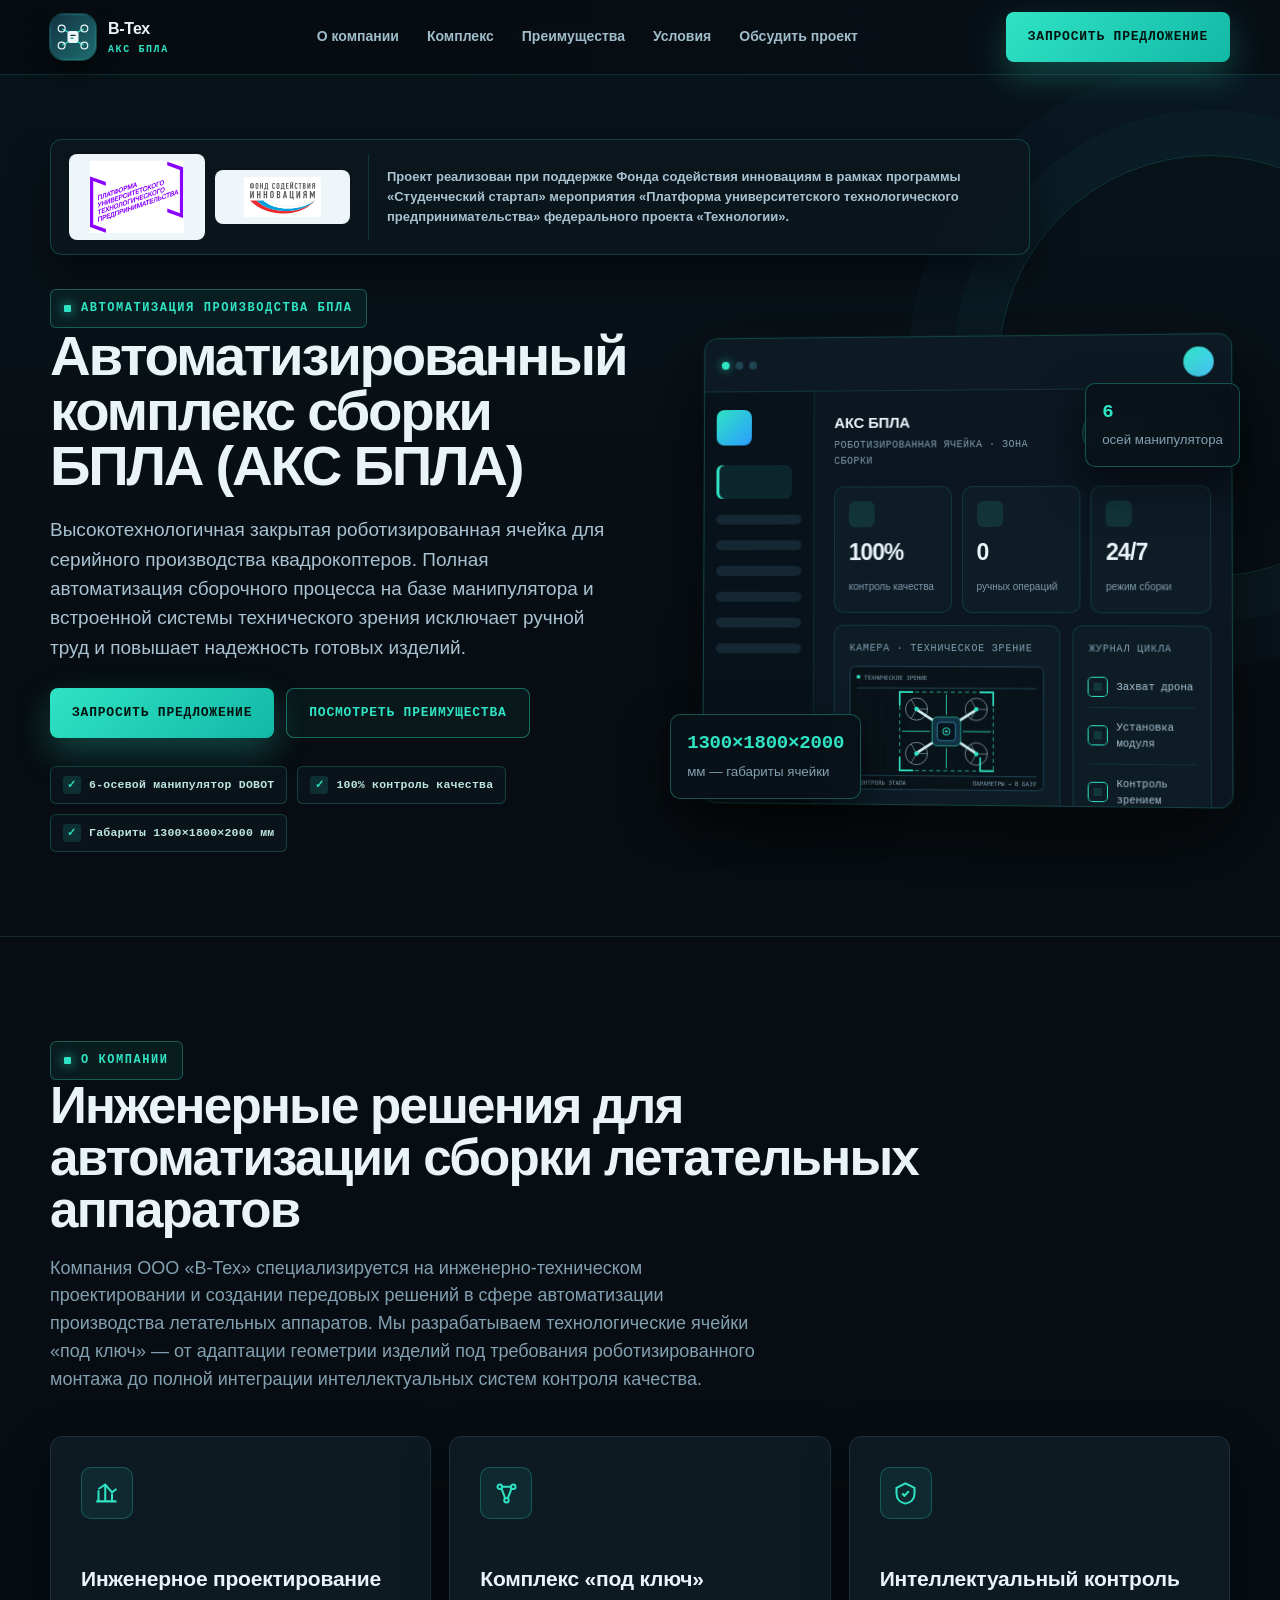
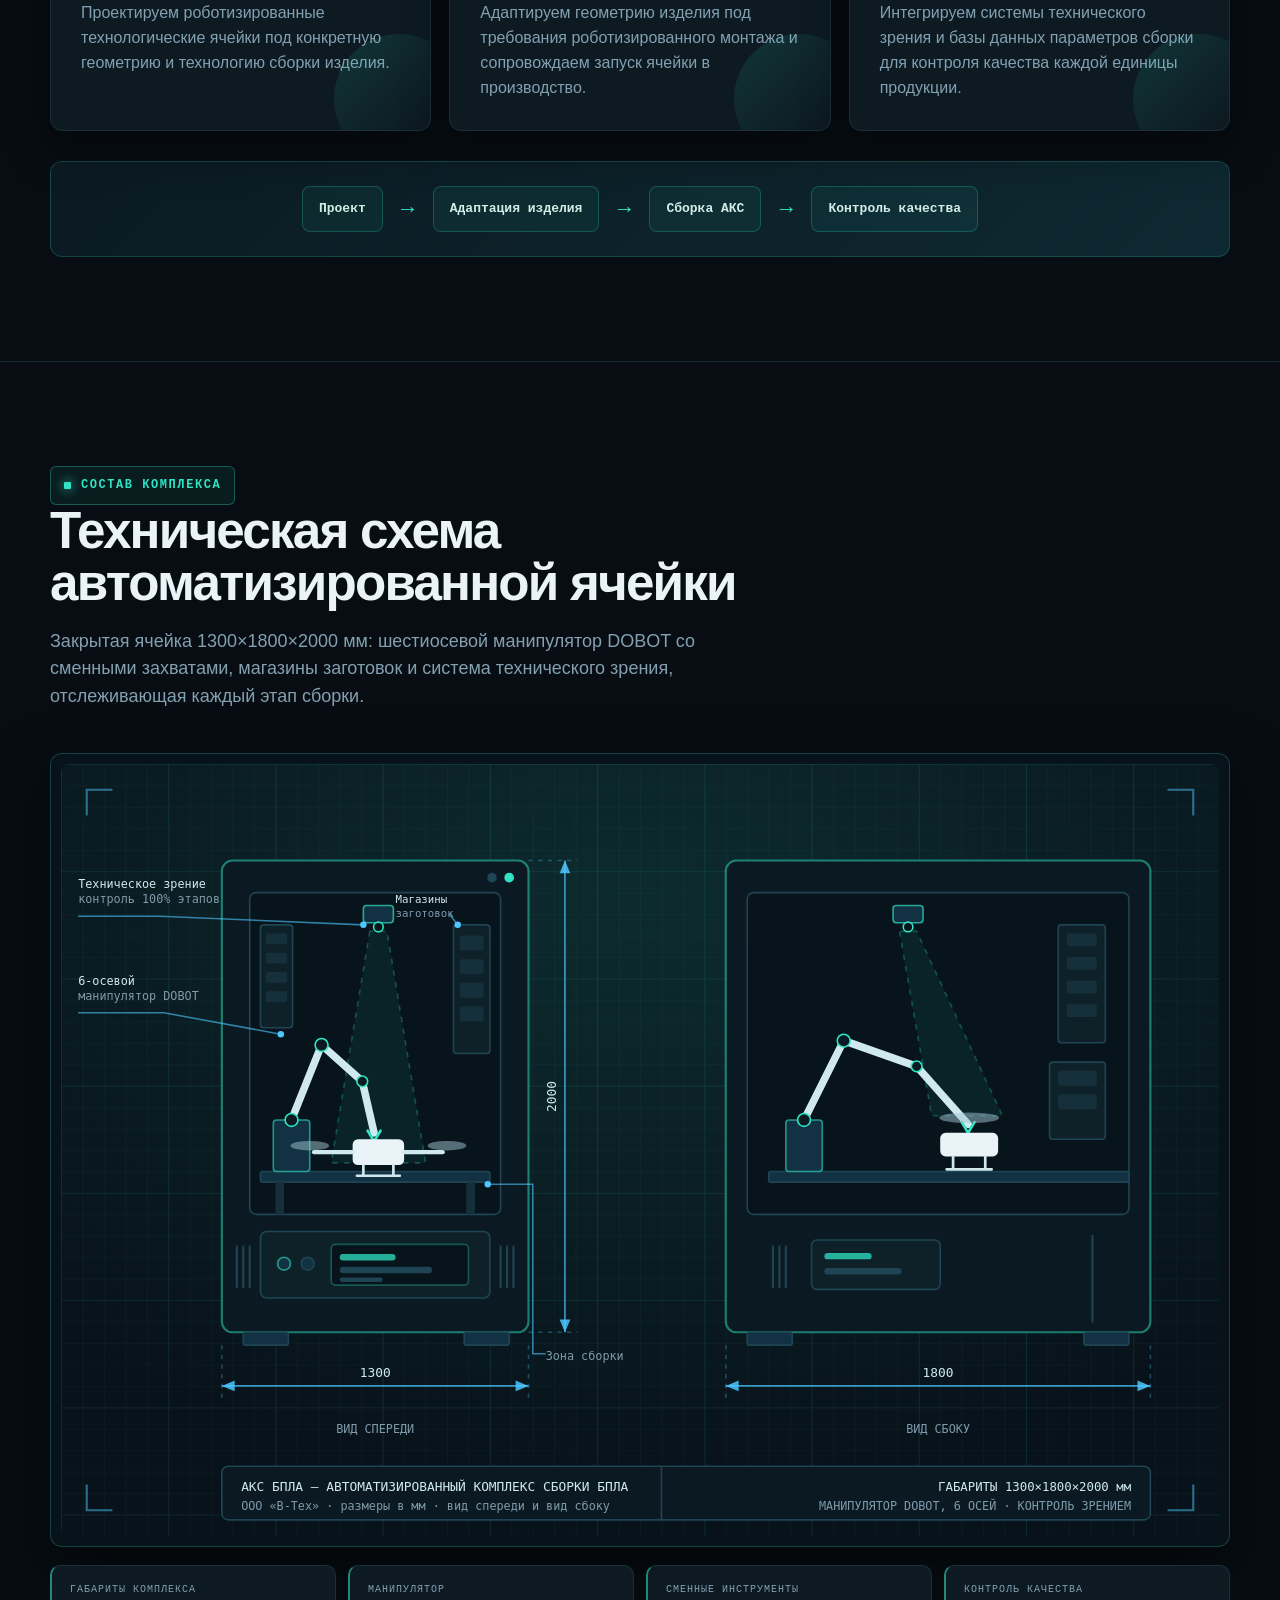
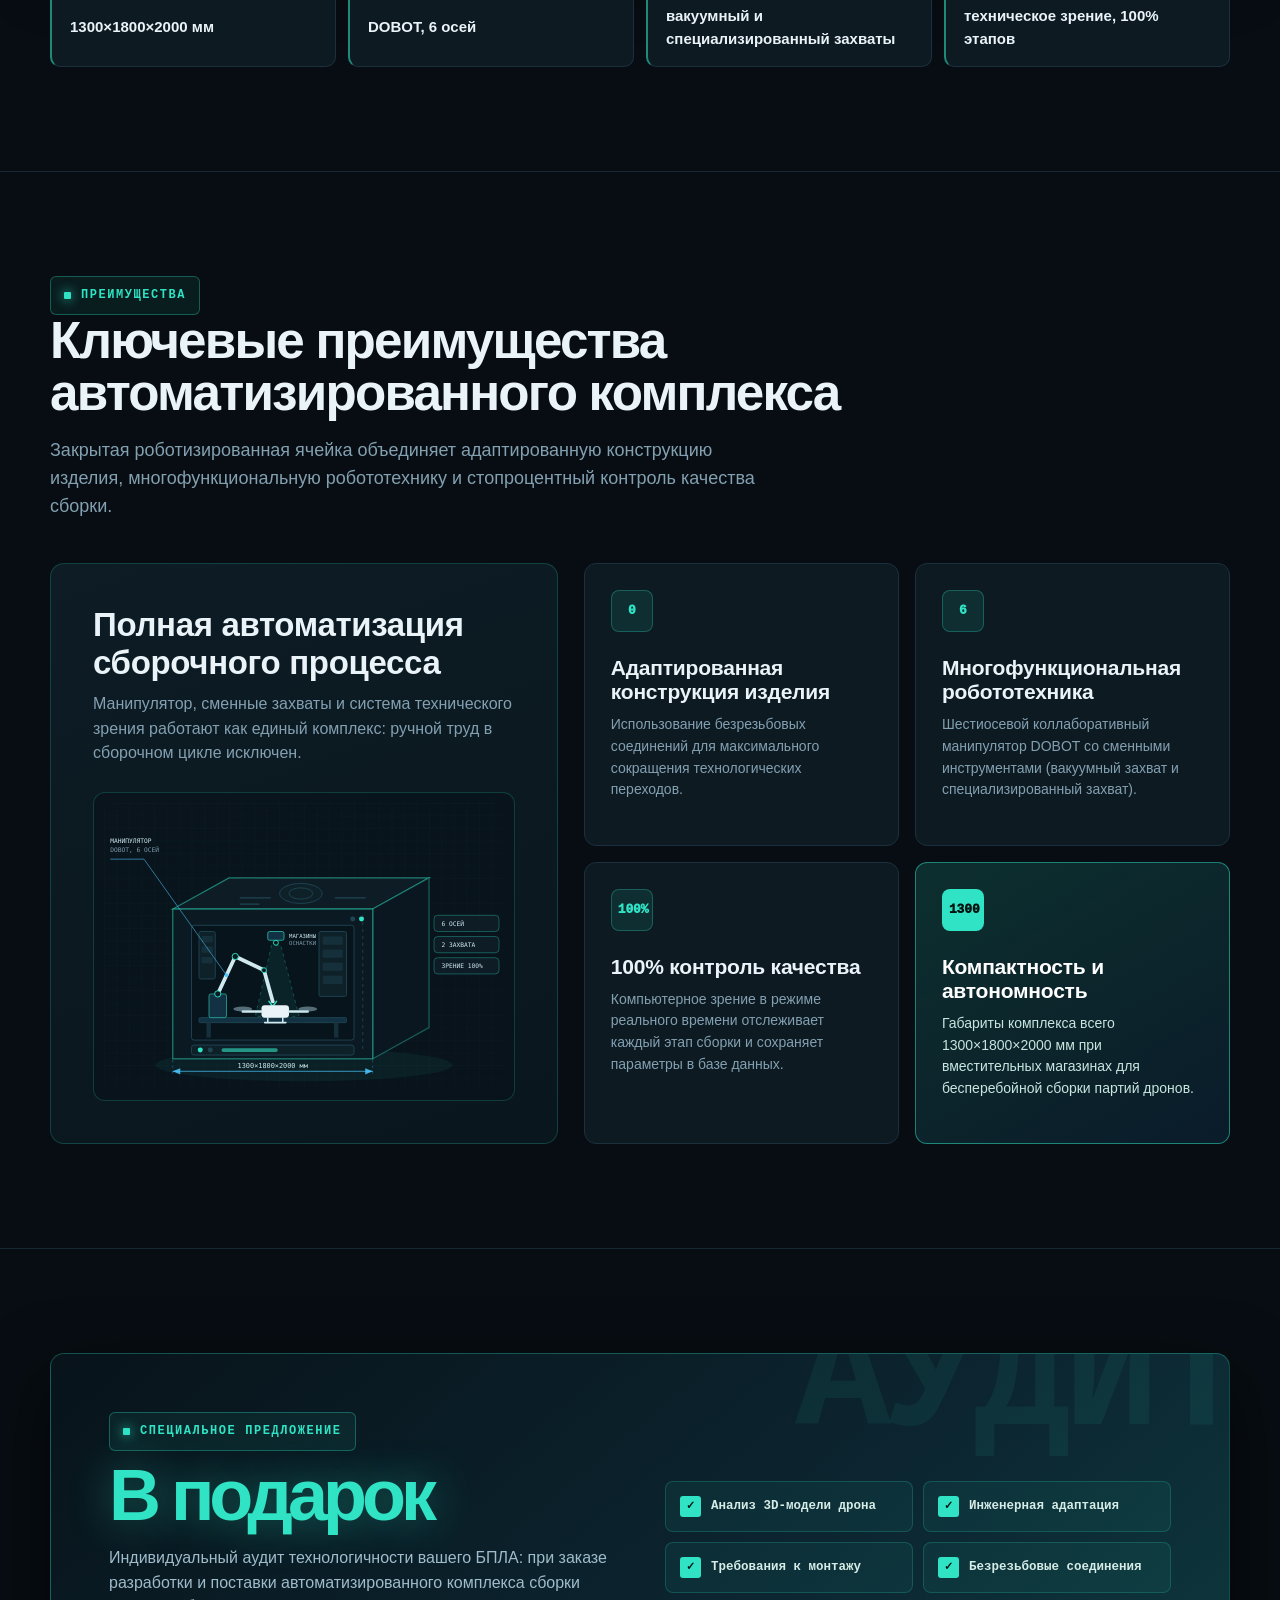
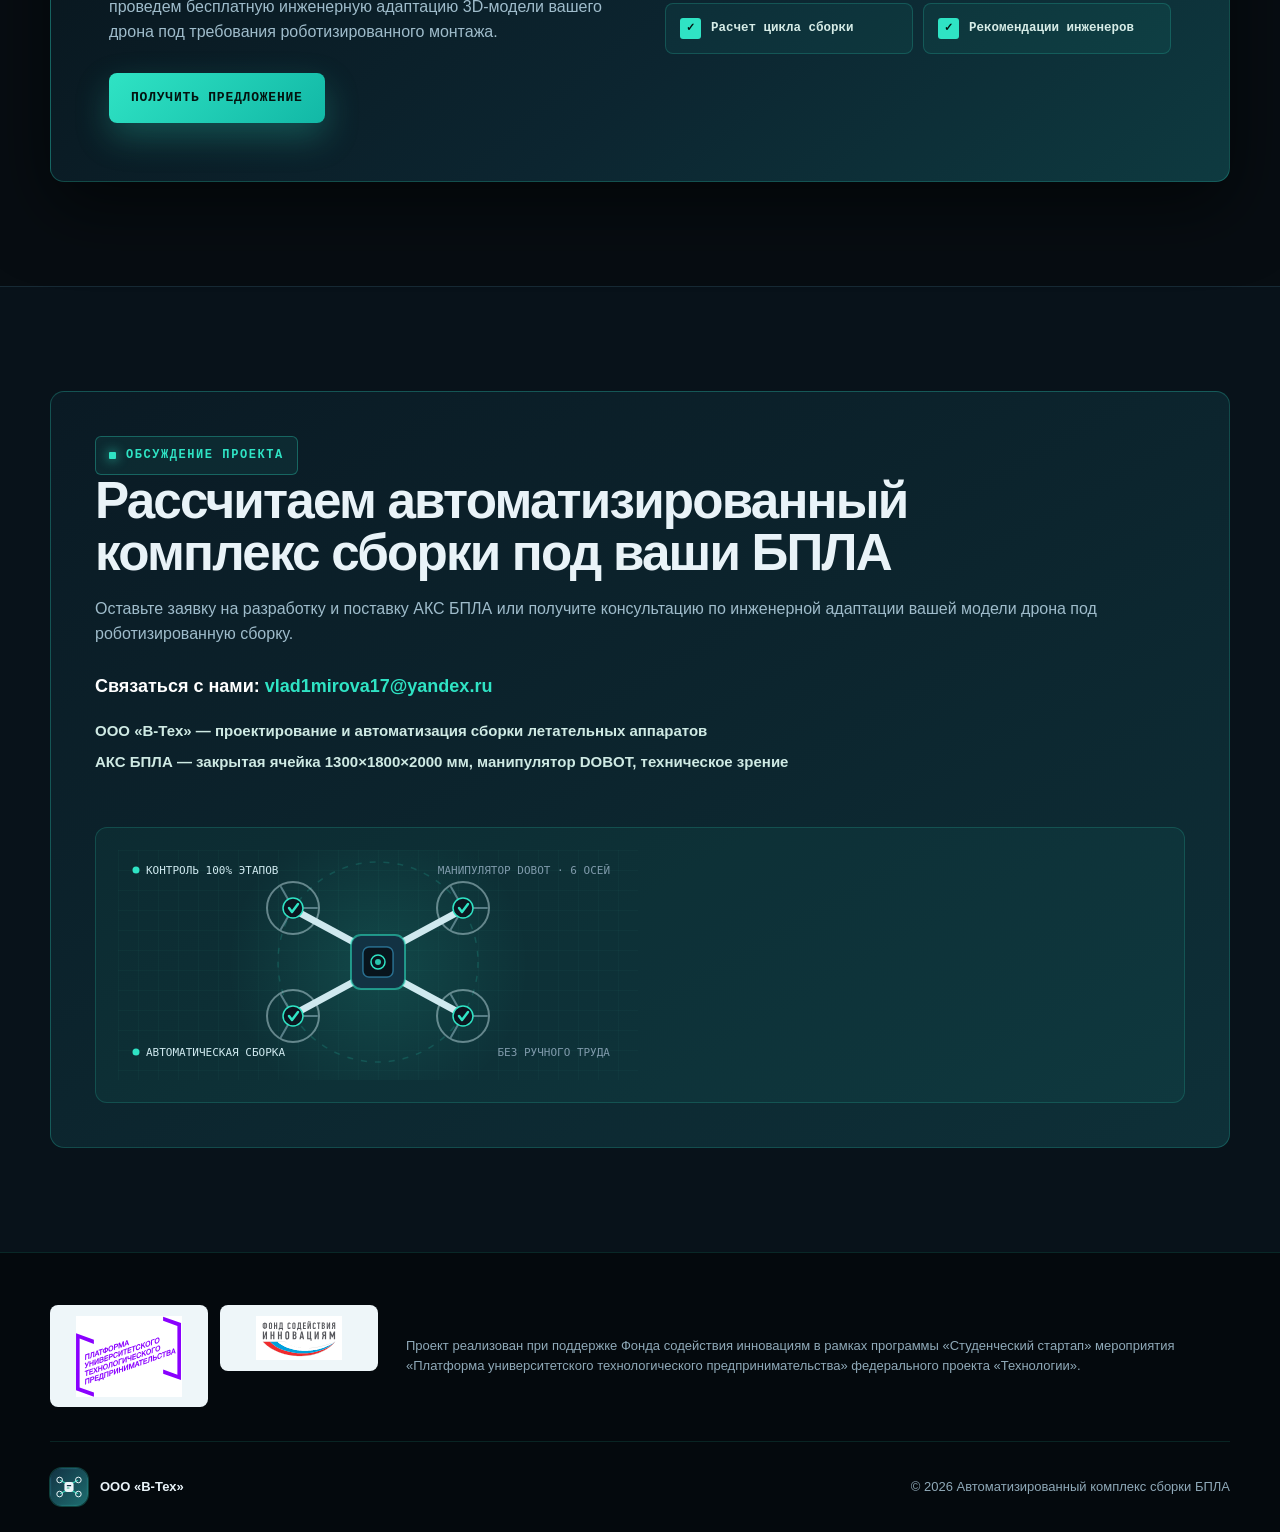
==== commit 8bbd50d2: "Update index.html" ====
--- a/index.html
+++ b/index.html
@@ -3,8 +3,8 @@
 <head>
 <meta charset="utf-8"/>
 <meta name="viewport" content="width=device-width, initial-scale=1, viewport-fit=cover"/>
-<title>Автоматизированный комплекс сборки БПЛА — В-Тех</title>
-<meta name="description" content="АКС БПЛА — высокотехнологичная закрытая роботизированная ячейка для серийного производства квадрокоптеров. Разработка, поставка и инженерная адаптация изделий под роботизированную сборку."/>
+<title>В-Тех — автоматизированные комплексы и роботизированная сборка БПЛА</title>
+<meta name="description" content="В-Тех — разработка автоматизированных и роботизированных комплексов для сборки БПЛА. Автоматизация производства, роботизированная сборка и техническое зрение."/>
 <meta name="theme-color" content="#f4faff"/>
 <meta name="format-detection" content="telephone=no"/>
 <link rel="icon" href="assets/logo.svg" type="image/svg+xml"/>
--- a/theme.css
+++ b/theme.css
@@ -0,0 +1,443 @@
+/* ============================================================
+   ООО «В-Тех» — АКС БПЛА
+   Тема «Инженерный контур» (industrial / mission control)
+
+   styles.css  — базовая сетка, типографика-скелет и адаптив
+   theme.css   — визуальная идентиность: тёмный графит, техно-циан,
+                 моноширинные метки, HUD-панели, сетка-чертёж
+   ============================================================ */
+
+:root{
+  --ink:#e9f3f8;
+  --muted:#83a0b1;
+  --line:#1b303c;
+  --paper:#070d12;
+  --soft:#0a141a;
+  --sky:#0d1c25;
+  --blue:#2b9dff;
+  --blue-2:#4cc7ff;
+  --mint:#2fe3c4;
+  --mint-dark:#12b8a6;
+  --navy:#071018;
+  --panel:#0d1a22;
+  --panel-2:#101f28;
+  --steel:#1f4453;
+  --mono:ui-monospace,SFMono-Regular,"JetBrains Mono",Consolas,"Liberation Mono",monospace;
+  --shadow:0 22px 60px rgba(0,0,0,.55);
+  --radius-xl:14px;
+  --radius-lg:12px;
+  --radius-md:10px;
+}
+
+body{background:var(--paper);color:var(--ink)}
+
+/* Фон: инженерная сетка + холодные засветки */
+body:before{
+  opacity:1;
+  background-image:
+    linear-gradient(rgba(47,227,196,.045) 1px,transparent 1px),
+    linear-gradient(90deg,rgba(47,227,196,.045) 1px,transparent 1px),
+    radial-gradient(circle at 84% 4%,rgba(43,157,255,.16),transparent 44%),
+    radial-gradient(circle at 4% 94%,rgba(47,227,196,.10),transparent 40%);
+  background-size:64px 64px,64px 64px,100% 100%,100% 100%;
+}
+
+::selection{background:var(--mint);color:#04140f}
+
+/* Тёмная схема для системных элементов и скроллбара */
+html{color-scheme:dark}
+::-webkit-scrollbar{width:11px;height:11px}
+::-webkit-scrollbar-track{background:#070d12}
+::-webkit-scrollbar-thumb{background:#1e3b46;border:2px solid #070d12;border-radius:8px}
+::-webkit-scrollbar-thumb:hover{background:var(--mint)}
+
+h1,h2{font-weight:800}
+h1{letter-spacing:-.04em}
+h2{letter-spacing:-.035em;max-width:900px}
+h3{letter-spacing:-.01em}
+
+.section-intro{color:var(--muted)}
+
+/* Разделители секций — тонкая техническая линия */
+section + section{border-top:1px solid rgba(27,48,60,.8)}
+
+/* Метка-«шильдик»: моноширинный код вместо мягкой пилюли */
+.eyebrow{
+  color:var(--mint);
+  background:rgba(47,227,196,.07);
+  border:1px solid rgba(47,227,196,.32);
+  border-radius:6px;
+  font-family:var(--mono);
+  font-size:12px;
+  font-weight:700;
+  letter-spacing:.13em;
+  padding:9px 13px;
+}
+.eyebrow:before{
+  width:7px;
+  height:7px;
+  border-radius:1px;
+  background:var(--mint);
+  box-shadow:0 0 12px var(--mint);
+}
+
+/* ================= ШАПКА И НАВИГАЦИЯ ================= */
+.site-header{
+  background:rgba(7,13,18,.86);
+  border-bottom:1px solid rgba(47,227,196,.16);
+}
+.nav-wrap{min-height:74px}
+.brand img{box-shadow:0 0 0 1px rgba(47,227,196,.28),0 10px 26px rgba(0,0,0,.5)}
+.brand span small{
+  color:var(--mint);
+  font-family:var(--mono);
+  letter-spacing:.16em;
+  font-size:10px;
+}
+.nav-links{color:#9fbccb;font-size:14px;font-weight:700}
+.nav-links a{padding:6px 0;border-bottom:1px solid transparent;transition:color .2s,border-color .2s}
+.nav-links a:hover{color:var(--mint);border-bottom-color:rgba(47,227,196,.5)}
+.menu-toggle{
+  color:var(--mint);
+  background:rgba(47,227,196,.06);
+  border:1px solid rgba(47,227,196,.3);
+  border-radius:10px;
+}
+
+/* ================= КНОПКИ ================= */
+.btn{
+  border-radius:8px;
+  min-height:50px;
+  font-family:var(--mono);
+  font-size:13px;
+  font-weight:700;
+  letter-spacing:.06em;
+  text-transform:uppercase;
+}
+.btn-primary{
+  color:#03130f;
+  background:linear-gradient(135deg,var(--mint),#12b8a6);
+  box-shadow:0 14px 34px rgba(47,227,196,.26);
+}
+.btn-primary:hover{box-shadow:0 18px 42px rgba(47,227,196,.36)}
+.btn-secondary{
+  color:var(--mint);
+  background:rgba(47,227,196,.05);
+  border:1px solid rgba(47,227,196,.42);
+}
+.btn-secondary:hover{background:rgba(47,227,196,.12)}
+
+/* ================= ПЕРВЫЙ ЭКРАН ================= */
+.hero{
+  background:linear-gradient(180deg,#08131a,#070d12 72%),
+             radial-gradient(circle at 78% 6%,rgba(47,227,196,.16),transparent 42%);
+  padding:64px 0 84px;
+}
+.hero:after{
+  border:1px solid rgba(47,227,196,.18);
+  box-shadow:0 0 0 45px rgba(47,227,196,.03),0 0 0 90px rgba(43,157,255,.03);
+}
+.support-strip{
+  background:rgba(11,22,29,.88);
+  border:1px solid rgba(47,227,196,.22);
+  border-radius:12px;
+  box-shadow:0 18px 44px rgba(0,0,0,.45);
+}
+.support-logos{border-right:1px solid rgba(47,227,196,.16)}
+.support-logo-card{background:#eef6f9;border-radius:8px}
+.support-text{color:#a9c2d1;font-weight:600}
+.hero-copy .lead{color:#a9c2d1;max-width:640px}
+
+.hero-points span{
+  color:#bfe6dd;
+  background:rgba(11,22,29,.85);
+  border:1px solid rgba(47,227,196,.22);
+  border-radius:6px;
+  font-family:var(--mono);
+  font-size:11.5px;
+  font-weight:700;
+  letter-spacing:.02em;
+}
+.hero-points span:before{
+  color:var(--mint);
+  background:rgba(47,227,196,.14);
+  border-radius:3px;
+}
+
+/* ================= HUD-ПАНЕЛЬ КОМПЛЕКСА ================= */
+.app-window{
+  background:#0a141d;
+  border:1px solid rgba(47,227,196,.22);
+  border-radius:14px;
+  box-shadow:0 30px 80px rgba(0,0,0,.62),0 0 0 1px rgba(47,227,196,.05);
+  transform:perspective(1200px) rotateY(-3deg) rotateX(1deg);
+}
+.app-topbar{background:#0d1a23;border-bottom:1px solid rgba(47,227,196,.14)}
+.window-dots i{background:#1f4453}
+.window-dots i:first-child{background:var(--mint);box-shadow:0 0 10px rgba(47,227,196,.7)}
+.app-body{grid-template-columns:112px 1fr}
+.app-side{background:#08121a;border-right:1px solid rgba(47,227,196,.12)}
+.side-logo{background:linear-gradient(135deg,var(--mint),var(--blue));border-radius:8px}
+.side-item{background:#152733}
+.side-item.active{background:rgba(47,227,196,.1);box-shadow:inset 3px 0 0 var(--mint);border-radius:6px}
+.app-main{background:#0b1620}
+.fake-title{background:#2b4d5e}
+.fake-subtitle{background:#1a2f39}
+.status-pill{
+  color:var(--mint);
+  background:rgba(47,227,196,.1);
+  border:1px solid rgba(47,227,196,.34);
+  font-family:var(--mono);
+  letter-spacing:.06em;
+  text-transform:uppercase;
+}
+.metric{background:#0e1c26;border:1px solid rgba(47,227,196,.14);border-radius:10px}
+.metric-icon{background:rgba(47,227,196,.12);border-radius:6px}
+.metric small{color:#7f9aab}
+.chart-card,.tasks-card{background:#0e1c26;border:1px solid rgba(47,227,196,.14);border-radius:10px}
+.chart-bars{border-bottom:1px solid rgba(47,227,196,.14)}
+.chart-bars i{background:linear-gradient(180deg,var(--mint),rgba(43,157,255,.55));opacity:1;border-radius:4px 4px 2px 2px}
+.task-row{border-bottom:1px solid rgba(47,227,196,.1)}
+.task-check{background:rgba(47,227,196,.14);box-shadow:inset 0 0 0 5px #0e1c26,0 0 0 1px var(--mint);border-radius:4px}
+.task-lines:before{background:#1e3542}
+.task-lines:after{background:#152733}
+.floating-card{
+  background:rgba(9,18,24,.92);
+  border:1px solid rgba(47,227,196,.32);
+  border-radius:10px;
+  box-shadow:0 18px 44px rgba(0,0,0,.55);
+}
+.floating-card b{color:var(--mint);font-family:var(--mono);font-size:19px;letter-spacing:-.01em}
+.floating-card small{color:var(--muted)}
+
+/* ================= О КОМПАНИИ ================= */
+.info-card{
+  background:var(--panel);
+  border:1px solid var(--line);
+  border-radius:var(--radius-lg);
+  box-shadow:0 18px 46px rgba(0,0,0,.4);
+  transition:transform .22s,border-color .22s,box-shadow .22s;
+}
+.info-card:hover{
+  transform:translateY(-4px);
+  border-color:rgba(47,227,196,.45);
+  box-shadow:0 24px 56px rgba(0,0,0,.5),0 0 0 1px rgba(47,227,196,.16);
+}
+.info-card:after{background:linear-gradient(135deg,rgba(47,227,196,.14),transparent 68%)}
+.info-card p{color:var(--muted)}
+.icon-box{
+  color:var(--mint);
+  background:rgba(47,227,196,.08);
+  border:1px solid rgba(47,227,196,.26);
+  border-radius:10px;
+}
+.flow-strip{
+  background:linear-gradient(135deg,#0b1a22,#0e2831);
+  border:1px solid rgba(47,227,196,.2);
+  border-radius:var(--radius-lg);
+}
+.flow-node{
+  color:#d3ece6;
+  background:rgba(47,227,196,.06);
+  border:1px solid rgba(47,227,196,.24);
+  border-radius:8px;
+  font-family:var(--mono);
+  font-size:13px;
+  font-weight:700;
+}
+.flow-arrow{color:var(--mint)}
+
+/* ================= ПРЕИМУЩЕСТВА ================= */
+.benefit-feature{
+  background:linear-gradient(160deg,#0d1c25,#0a161d);
+  border:1px solid rgba(47,227,196,.2);
+  border-radius:var(--radius-xl);
+}
+.benefit-feature h3{color:var(--ink)}
+.benefit-feature p{color:var(--muted)}
+.benefit-visual{
+  max-width:520px;
+  margin:26px auto 0;
+  padding:10px;
+  background:rgba(8,18,26,.55);
+  border:1px solid rgba(47,227,196,.2);
+  border-radius:12px;
+}
+.benefit-visual img{width:100%;height:auto;border-radius:8px}
+.benefits-grid{grid-auto-rows:minmax(177px,1fr)}
+.benefit-card{
+  background:var(--panel);
+  border:1px solid var(--line);
+  border-radius:var(--radius-lg);
+  transition:transform .22s,border-color .22s,box-shadow .22s;
+}
+.benefit-card:hover{
+  transform:translateY(-4px);
+  border-color:rgba(47,227,196,.42);
+  box-shadow:0 22px 52px rgba(0,0,0,.45);
+}
+.benefit-card p{color:var(--muted)}
+.benefit-card.featured{
+  background:linear-gradient(150deg,rgba(47,227,196,.16),rgba(43,157,255,.1));
+  border:1px solid rgba(47,227,196,.5);
+}
+.benefit-card.featured p{color:#c8e6df}
+.benefit-mark{
+  color:var(--mint);
+  background:rgba(47,227,196,.1);
+  border:1px solid rgba(47,227,196,.28);
+  border-radius:8px;
+  font-family:var(--mono);
+  font-size:13px;
+  letter-spacing:-.01em;
+  padding:0 6px;
+}
+.featured .benefit-mark{color:#03130f;background:var(--mint)}
+
+/* ================= СПЕЦПРЕДЛОЖЕНИЕ ================= */
+.offer-wrap{
+  background:linear-gradient(140deg,#08131a 0%,#0c2530 58%,#0e3a40 100%);
+  border:1px solid rgba(47,227,196,.26);
+  border-radius:var(--radius-xl);
+  box-shadow:0 26px 70px rgba(0,0,0,.55);
+}
+.offer-wrap:after{
+  content:"АУДИТ";
+  color:rgba(47,227,196,.07);
+  font-family:var(--mono);
+  font-size:160px;
+  font-weight:800;
+  letter-spacing:-.04em;
+  top:-52px;
+  right:-14px;
+}
+.offer-wrap p{color:#9fbccb}
+.discount b{color:var(--mint);text-shadow:0 0 44px rgba(47,227,196,.4)}
+.offer-list{gap:10px}
+.offer-item{
+  color:#d6ece7;
+  background:rgba(47,227,196,.06);
+  border:1px solid rgba(47,227,196,.2);
+  border-radius:8px;
+  font-family:var(--mono);
+  font-size:12.5px;
+  font-weight:600;
+}
+.offer-item:before{color:#03130f;background:var(--mint);border-radius:3px}
+
+/* ================= ОБСУЖДЕНИЕ ПРОЕКТА ================= */
+.cta{background:#08121a}
+.cta-copy{
+  background:linear-gradient(150deg,#0a1a24,#0e3038);
+  border:1px solid rgba(47,227,196,.24);
+  border-radius:var(--radius-xl);
+}
+.cta-copy h2{color:var(--ink)}
+.cta-copy p{color:#9fbccb}
+.cta-contacts{color:#cfeae4}
+.cta-copy .cta-mail a{color:var(--mint)}
+.cta-visual{background:rgba(47,227,196,.05);border:1px solid rgba(47,227,196,.18);border-radius:12px}
+
+/* ================= ПОДВАЛ ================= */
+.footer{
+  color:#8fa9b8;
+  background:#04090d;
+  border-top:1px solid rgba(47,227,196,.14);
+}
+.funding-footer{border-bottom:1px solid rgba(47,227,196,.12)}
+.funding-logo{background:#eef6f9;border-radius:8px}
+.funding-text{color:#8fa9b8}
+.footer-brand{color:var(--ink)}
+.footer-brand img{box-shadow:0 0 0 1px rgba(47,227,196,.25)}
+
+/* ================= УВЕДОМЛЕНИЕ ================= */
+/* ================= УВЕДОМЛЕНИЕ ================= */
+.toast{
+  color:var(--ink);
+  background:#0d1c25;
+  border:1px solid rgba(47,227,196,.4);
+  border-radius:10px;
+  box-shadow:0 20px 50px rgba(0,0,0,.6);
+}
+
+/* ================= ИЗОБРАЖЕНИЯ И ПАНЕЛИ ================= */
+.panel-caption{
+  color:var(--muted);
+  font-family:var(--mono);
+  font-size:10px;
+  letter-spacing:.08em;
+  text-transform:uppercase;
+  margin-bottom:10px;
+}
+.cell-view{width:100%;height:auto;border-radius:6px}
+.panel-title{color:var(--ink);font-size:15px;font-weight:800;letter-spacing:-.01em}
+.panel-subtitle{color:var(--muted);font-family:var(--mono);font-size:10px;letter-spacing:.05em;text-transform:uppercase;margin-top:4px}
+.task-text{flex:1;color:#a9c2d1;font-family:var(--mono);font-size:10.5px}
+
+.scheme-figure{
+  margin:0 0 18px;
+  padding:10px;
+  background:#08121a;
+  border:1px solid rgba(47,227,196,.24);
+  border-radius:var(--radius-lg);
+  box-shadow:0 24px 60px rgba(0,0,0,.5);
+}
+.scheme-figure img{width:100%;height:auto;border-radius:8px}
+.scheme-specs{display:grid;grid-template-columns:repeat(4,1fr);gap:12px}
+.spec{
+  display:grid;
+  gap:6px;
+  padding:16px 18px;
+  background:var(--panel);
+  border:1px solid var(--line);
+  border-left:2px solid rgba(47,227,196,.55);
+  border-radius:10px;
+}
+.spec-key{color:var(--muted);font-family:var(--mono);font-size:10px;letter-spacing:.1em;text-transform:uppercase}
+.spec-val{color:var(--ink);font-size:15px;font-weight:700}
+
+@media (max-width:1050px){
+  .scheme-specs{grid-template-columns:1fr 1fr}
+}
+@media (max-width:760px){
+  .scheme-figure{padding:6px}
+  .scheme-specs{grid-template-columns:1fr}
+}
+
+/* ================= АДАПТАЦИЯ КОНТЕНТА ================= */
+.hero-copy h1{font-size:clamp(34px,4.4vw,58px);max-width:640px}
+.brand img,.footer-brand img{object-fit:cover}
+.discount{flex-wrap:wrap;gap:10px}
+.discount b{font-size:72px}
+
+/* ================= АДАПТИВ ================= */
+@media (max-width:1050px){
+  .nav-links{
+    background:#0b1620;
+    border:1px solid rgba(47,227,196,.24);
+    box-shadow:0 26px 60px rgba(0,0,0,.6);
+    border-radius:12px;
+  }
+  .nav-links a{padding:6px 0;border-bottom:1px solid rgba(47,227,196,.12)}
+  .nav-links a:hover{border-bottom-color:transparent}
+}
+
+@media (max-width:760px){
+  .hero{padding:40px 0 62px}
+  .hero-copy h1{font-size:40px}
+  .support-logos{border-right:0}
+  .app-window{transform:none}
+  .app-body{grid-template-columns:84px 1fr}
+  .offer-wrap:after{font-size:120px;top:-34px}
+}
+
+@media (max-width:470px){
+  .hero-copy h1{font-size:33px}
+  .offer-wrap:after{font-size:88px;top:-22px;right:-8px}
+  .discount b{font-size:52px}
+}
+
+
+
+
+
